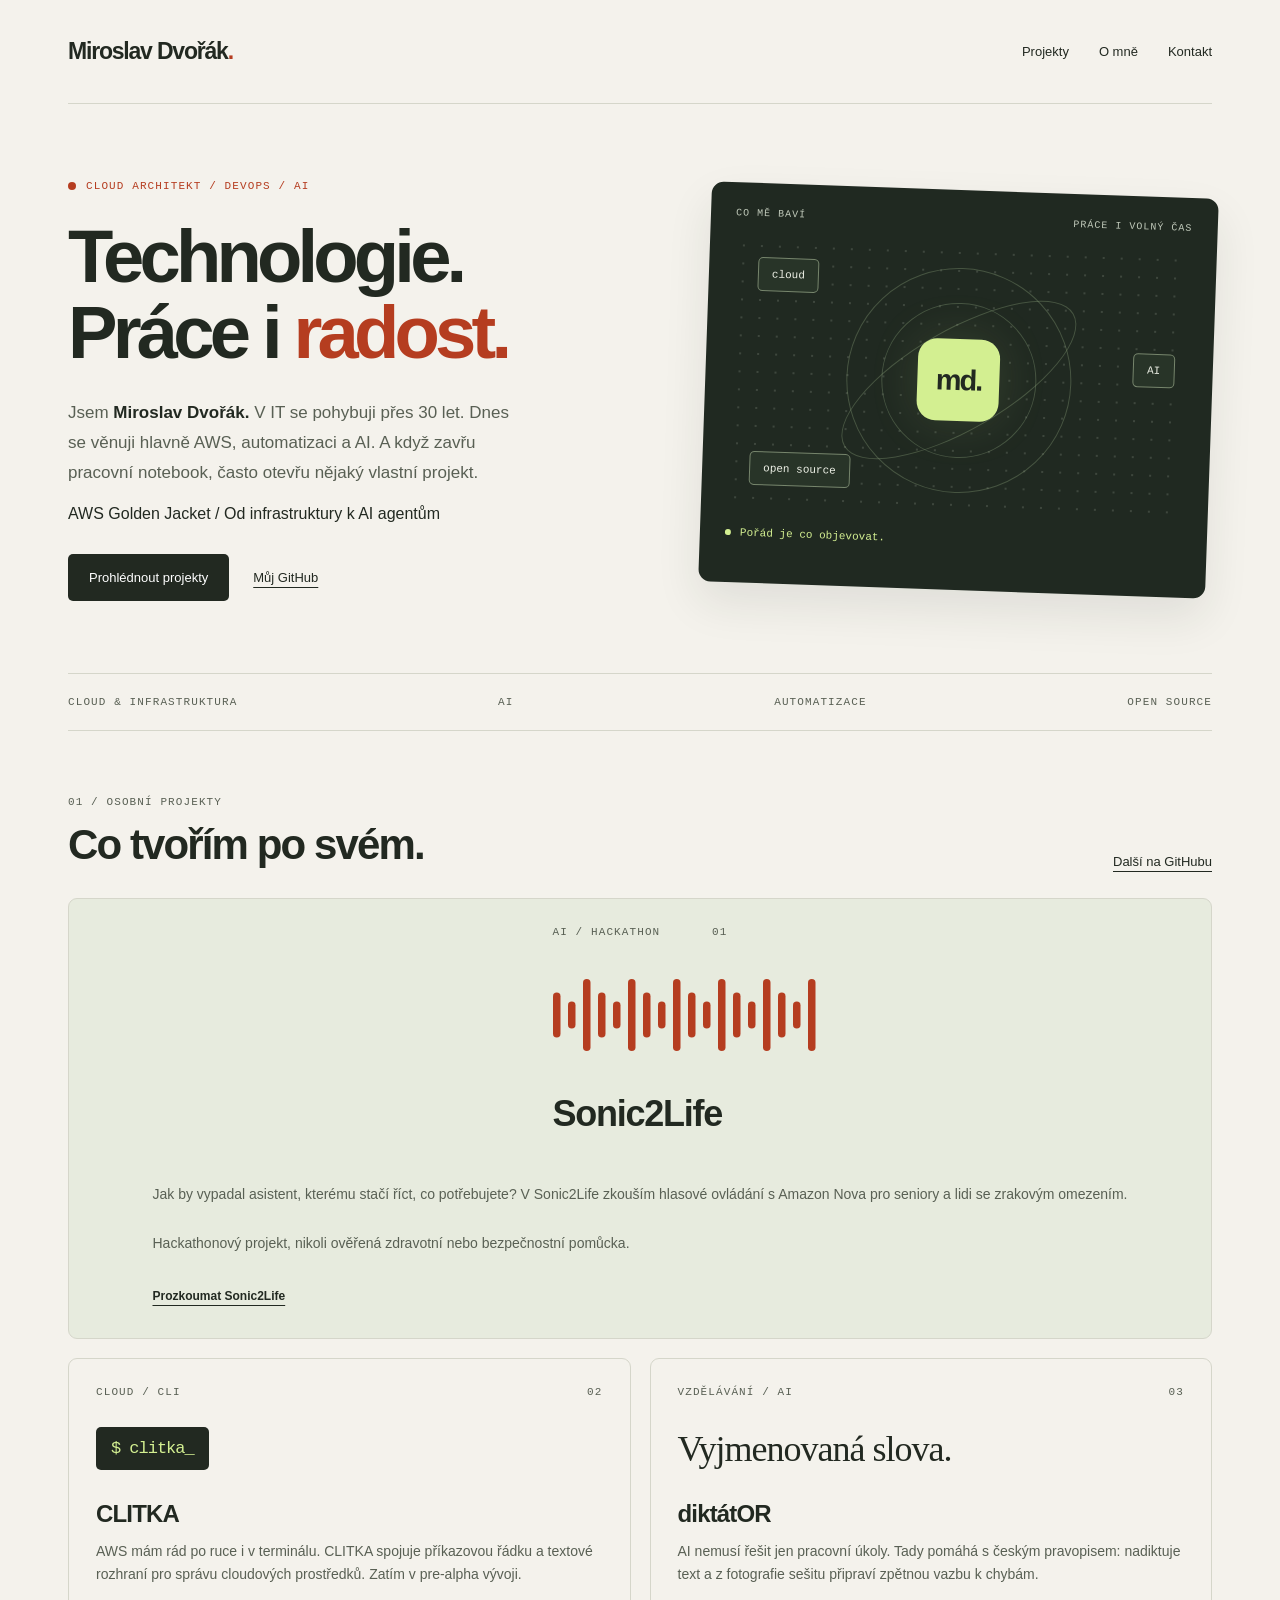
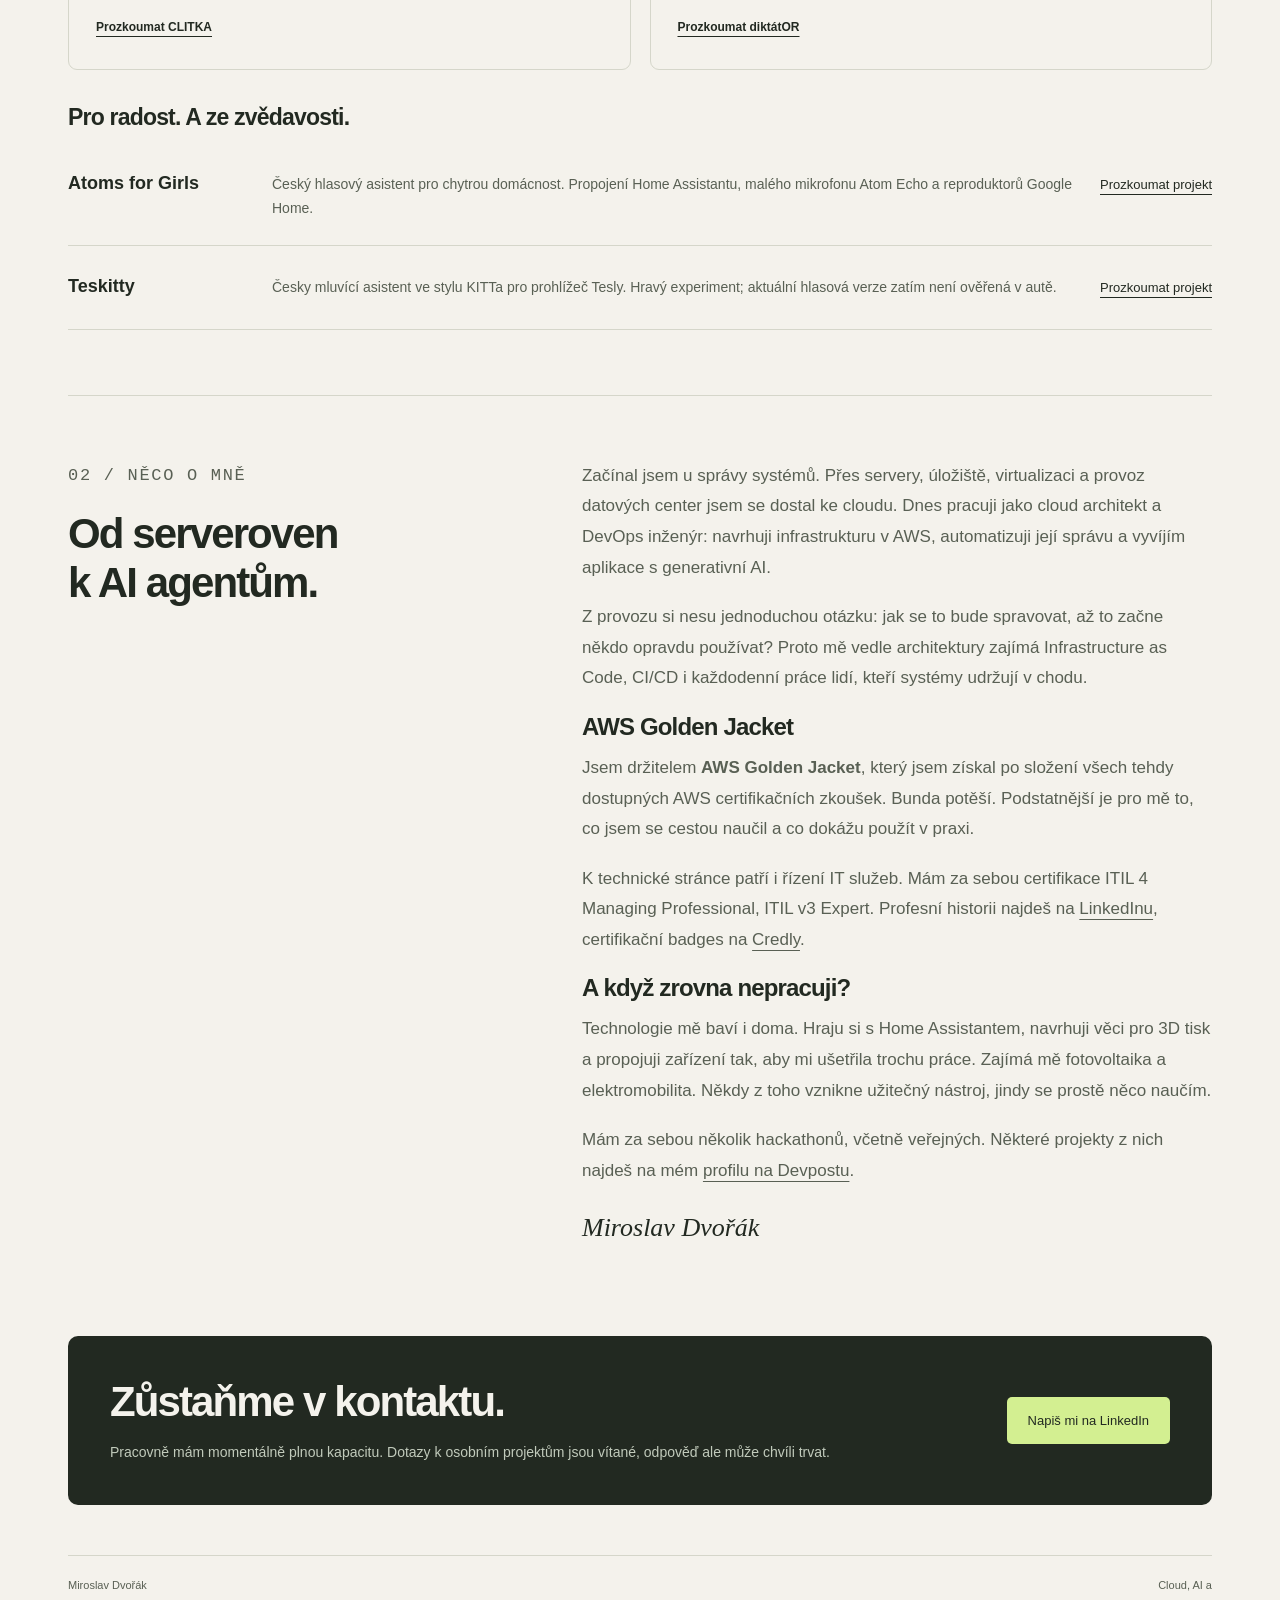
==== site/index.html @ 480b11c0 "feat: add personal portfolio homepage" ====
<!-- site/index.html -->
<!doctype html>
<html lang="cs" data-design="copper">
<head>
  <meta charset="utf-8">
  <meta name="viewport" content="width=device-width, initial-scale=1">
  <!-- Keep the preview out of search results until the domain cutover. -->
  <meta name="robots" content="noindex, nofollow">
  <link rel="icon" href="./favicon.svg" type="image/svg+xml">
  <meta property="og:type" content="website">
  <meta property="og:locale" content="cs_CZ">
  <meta property="og:title" content="Miroslav Dvořák | Cloud, AI a život kolem">
  <meta property="og:description" content="Cloud architekt, DevOps inženýr a držitel AWS Golden Jacket. Přes 30 let v IT a chuť pořád něco tvořit.">
  <meta name="description" content="Miroslav Dvořák. Cloud architekt, DevOps inženýr a držitel AWS Golden Jacket. Profesní zkušenosti, osobní projekty a technologie pro radost.">
  <meta name="color-scheme" content="light">
  <title>Miroslav Dvořák | Cloud, AI a život kolem</title>
  <script src="./designs.js" defer></script>
  <style>
    :root { --paper: #f4f2ec; --ink: #222921; --muted: #596054; --line: #d5d6ca; --accent: #b53d20; --lime: #d3ef91; }
    * { box-sizing: border-box; }
    html { scroll-behavior: smooth; scroll-padding-top: 24px; }
    body { margin: 0; background: var(--paper); color: var(--ink); font-family: Arial, Helvetica, sans-serif; -webkit-font-smoothing: antialiased; }
    a { color: inherit; text-underline-offset: 5px; }
    a:focus-visible { outline: 3px solid var(--accent); outline-offset: 6px; }
    .shell { max-width: 1240px; margin: auto; padding: 0 48px; }
    .skip { position: absolute; top: -100px; padding: 15px; background: white; z-index: 2; }
    .skip:focus { top: 10px; }
    .mono { font-family: ui-monospace, SFMono-Regular, Consolas, monospace; font-size: 11px; letter-spacing: .1em; text-transform: uppercase; }
    .draft { padding: 10px 20px; background: var(--ink); color: var(--paper); text-align: center; font-size: 11px; letter-spacing: .05em; }
    header { display: flex; align-items: center; justify-content: space-between; min-height: 104px; gap: 24px; border-bottom: 1px solid var(--line); }
    .brand { font-size: 23px; font-weight: 800; letter-spacing: -1.2px; text-decoration: none; }
    .brand span { color: var(--accent); }
    nav { display: flex; gap: 30px; align-items: center; }
    nav a { padding: 12px 0; font-size: 13px; text-decoration: none; }
    nav a:hover { color: var(--accent); }
    .hero { display: grid; grid-template-columns: 1.15fr 1fr; align-items: center; gap: 55px; padding: 76px 0 72px; }
    .eyebrow { color: var(--accent); display: flex; align-items: center; gap: 10px; margin-bottom: 27px; }
    .eyebrow::before { content: ''; width: 8px; height: 8px; background: var(--accent); border-radius: 50%; }
    h1 { font-size: clamp(46px, 5.8vw, 76px); line-height: 1.02; letter-spacing: -.065em; margin: 0 0 28px; font-weight: 700; }
    h1 em { color: var(--accent); font-style: normal; }
    .intro { color: var(--muted); font-size: 17px; line-height: 1.75; max-width: 455px; }
    .intro strong { color: var(--ink); font-weight: 600; }
    .actions { display: flex; gap: 24px; align-items: center; flex-wrap: wrap; margin-top: 31px; }
    .button { display: inline-flex; padding: 16px 21px; border-radius: 5px; background: var(--ink); color: white; text-decoration: none; font-size: 13px; }
    .button:hover { background: var(--accent); }
    .text-link { font-size: 13px; }
    .lab { background: #202921; color: #eef1e7; border-radius: 12px; padding: 25px; min-height: 400px; position: relative; overflow: hidden; transform: rotate(2deg); box-shadow: 0 20px 45px #20292118; }
    .lab-top { display: flex; justify-content: space-between; gap: 12px; color: #c1cabb; font-size: 10px; }
    .lab-art { height: 272px; position: relative; display: grid; place-items: center; background-image: radial-gradient(#bdc7b530 .8px, transparent .8px); background-size: 18px 18px; margin: 18px 0; }
    .orbit { position: absolute; width: 225px; height: 225px; border: 1px solid #94aa8055; border-radius: 50%; }
    .orbit.two { width: 155px; height: 155px; }
    .orbit.three { width: 265px; height: 100px; transform: rotate(-32deg); }
    .core { z-index: 1; display: grid; place-items: center; width: 82px; height: 82px; background: var(--lime); color: var(--ink); border-radius: 19px; font-size: 29px; font-weight: 700; letter-spacing: -2px; box-shadow: 0 0 50px #d3ef9120; }
    .node { position: absolute; z-index: 1; padding: 10px 13px; border: 1px solid #76856c; background: #283428; border-radius: 5px; font: 11px ui-monospace, monospace; }
    .node.cloud { top: 20px; left: 24px; }
    .node.ai { right: 13px; top: 103px; }
    .node.build { left: 22px; bottom: 24px; }
    .lab-bottom { display: flex; gap: 9px; align-items: center; color: var(--lime); font: 11px ui-monospace, monospace; }
    .lab-bottom::before { content: ''; width: 6px; height: 6px; background: var(--lime); border-radius: 50%; }
    .topics { display: flex; gap: 20px; justify-content: space-between; flex-wrap: wrap; padding: 22px 0; border-top: 1px solid var(--line); border-bottom: 1px solid var(--line); color: var(--muted); }
    .section { padding: 65px 0; }
    .section-head { display: flex; justify-content: space-between; align-items: end; gap: 24px; margin-bottom: 29px; }
    .section-label { color: var(--muted); margin: 0 0 13px; }
    h2 { font-size: clamp(30px, 3.5vw, 42px); letter-spacing: -.045em; line-height: 1.15; margin: 0; }
    .cards { display: grid; grid-template-columns: repeat(2, minmax(0, 1fr)); gap: 19px; }
    .featured { grid-column: 1 / -1; display: grid; grid-template-columns: 1fr 1fr; gap: 36px; align-items: center; }
    .featured h3 { font-size: 36px; }
    .featured .card-art { height: 155px; }
    .featured .wave { transform: scale(1.5); transform-origin: left; }
    .project-links { display: flex; flex-wrap: wrap; gap: 12px 24px; }
    .experiments { margin-top: 34px; }
    .experiments h3 { font-size: 23px; }
    .experiment { display: grid; grid-template-columns: 180px 1fr auto; align-items: baseline; gap: 24px; padding: 24px 0; border-bottom: 1px solid var(--line); }
    .experiment h4 { font-size: 18px; margin: 0; }
    .experiment p { margin: 0; font-size: 14px; line-height: 1.7; color: var(--muted); }
    .experiment a { font-size: 13px; padding: 10px 0; }
    .card { display: flex; flex-direction: column; padding: 27px; border: 1px solid var(--line); border-radius: 9px; transition: border-color .2s, transform .2s; }
    .card:hover { border-color: #6c775f; transform: translateY(-4px); }
    .card:first-child { background: #e7ebde; }
    .card-top { display: flex; justify-content: space-between; gap: 10px; color: var(--muted); }
    .card-art { height: 102px; display: flex; align-items: center; font-family: ui-monospace, monospace; }
    .terminal { background: var(--ink); color: var(--lime); padding: 12px 15px; border-radius: 5px; font-size: 17px; letter-spacing: -.06em; }
    .wave { display: flex; align-items: center; gap: 5px; height: 52px; }
    .wave i { display: block; width: 5px; height: 18px; border-radius: 4px; background: var(--accent); }
    .wave i:nth-child(3n) { height: 48px; }
    .wave i:nth-child(3n + 1) { height: 30px; }
    .language { font-family: Georgia, serif; font-size: clamp(23px, 3vw, 36px); letter-spacing: -1px; }
    h3 { margin: 0 0 12px; font-size: 24px; letter-spacing: -.035em; }
    .card p { margin: 0 0 25px; font-size: 14px; line-height: 1.7; color: var(--muted); }
    .card a { align-self: start; margin-top: auto; font-size: 12px; font-weight: bold; padding: 8px 0; }
    .about { display: grid; grid-template-columns: 1fr 1.4fr; gap: 64px; border-top: 1px solid var(--line); }
    .about p { margin: 0 0 19px; color: var(--muted); font-size: 17px; line-height: 1.8; }
    .about .signature { font-family: Georgia, serif; font-size: 26px; font-style: italic; color: var(--ink); }
    .contact { background: var(--ink); color: var(--paper); padding: 42px; border-radius: 10px; display: flex; justify-content: space-between; align-items: center; gap: 30px; margin: 0 0 50px; }
    .contact p { color: #c1cabb; font-size: 14px; line-height: 1.6; margin-bottom: 0; }
    .contact .button { background: var(--lime); color: var(--ink); white-space: nowrap; }
    .contact a:focus-visible { outline-color: var(--lime); }
    footer { border-top: 1px solid var(--line); padding: 23px 0 35px; display: flex; gap: 24px; justify-content: space-between; color: var(--muted); font-size: 11px; }
    @media (max-width: 800px) {
      .shell { padding: 0 24px; }
      .hero { gap: 32px; grid-template-columns: 1fr; padding: 45px 0; }
      .hero-copy { max-width: 560px; }
      .lab { transform: none; min-height: auto; }
      .cards { grid-template-columns: 1fr; }
      .featured { grid-template-columns: 1fr; gap: 12px; }
      .featured .card-art { height: 95px; }
      .experiment { grid-template-columns: 1fr; gap: 10px; }
      .card-art { height: 83px; }
      .about { grid-template-columns: 1fr; gap: 25px; }
      .section { padding: 44px 0; }
      .contact { padding: 30px; flex-direction: column; align-items: start; }
    }
    @media (max-width: 440px) {
      .shell { padding: 0 20px; }
      header { min-height: 88px; gap: 14px; }
      .brand { font-size: 20px; }
      nav { gap: 14px; }
      nav a { font-size: 12px; }
      nav .nav-about { display: none; }
      .section-head { align-items: start; flex-direction: column; gap: 14px; }
      .topics { gap: 14px 20px; font-size: 10px; }
      .lab { padding: 20px; }
      footer { flex-direction: column; gap: 10px; }
    }
    @media (prefers-reduced-motion: reduce) {
      html { scroll-behavior: auto; }
      .card { transition: none; }
      .card:hover { transform: none; }
    }
  </style>
  <link rel="stylesheet" href="./designs.css">
</head>
<body>
  <a class="skip" href="#main">Přeskočit na obsah</a>
  <div class="shell">
    <header>
      <a class="brand" href="#main">Miroslav Dvořák<span>.</span></a>
      <nav aria-label="Hlavní navigace">
        <a href="#projekty">Projekty</a>
        <a class="nav-about" href="#o-mne">O mně</a>
        <a href="#kontakt">Kontakt</a>
      </nav>
    </header>
    <main id="main">
      <section class="hero" aria-labelledby="hero-title">
        <div class="hero-copy">
          <div class="eyebrow mono">Cloud architekt / DevOps / AI</div>
          <h1 id="hero-title">Technologie.<br>Práce i <em>radost.</em></h1>
          <p class="intro">Jsem <strong>Miroslav Dvořák.</strong> V IT se pohybuji přes 30 let. Dnes se věnuji hlavně AWS, automatizaci a AI. A když zavřu pracovní notebook, často otevřu nějaký vlastní projekt.</p>
          <p class="credential">AWS Golden Jacket <span>/</span> Od infrastruktury k AI agentům</p>
          <div class="actions">
            <a class="button" href="#projekty">Prohlédnout projekty</a>
            <a class="text-link" href="https://github.com/mirecekd">Můj GitHub</a>
          </div>
        </div>
        <div class="lab" role="img" aria-label="Ilustrace propojení profesního zaměření a osobních zájmů: cloud, AI a open source.">
          <div class="lab-top mono"><span>Co mě baví</span><span>Práce i volný čas</span></div>
          <div class="lab-art" aria-hidden="true">
            <div class="orbit"></div><div class="orbit two"></div><div class="orbit three"></div>
            <span class="node cloud">cloud</span><span class="node ai">AI</span><span class="node build">open source</span>
            <div class="core">md.</div>
          </div>
          <div class="lab-bottom" aria-hidden="true">Pořád je co objevovat.</div>
        </div>
      </section>
      <div class="topics mono" aria-label="Témata"> <span>Cloud &amp; infrastruktura</span><span>AI</span><span>Automatizace</span><span>Open source</span></div>
      <section class="section" id="projekty" aria-labelledby="projects-title">
        <div class="section-head">
          <div><p class="section-label mono">01 / Osobní projekty</p><h2 id="projects-title">Co tvořím po svém.</h2></div>
          <a class="text-link" href="https://github.com/mirecekd?tab=repositories">Další na GitHubu</a>
        </div>
        <div class="cards">
          <article class="card featured">
            <div>
              <div class="card-top mono"><span>AI / Hackathon</span><span>01</span></div>
              <div class="card-art" aria-hidden="true"><div class="wave"><i></i><i></i><i></i><i></i><i></i><i></i><i></i><i></i><i></i><i></i><i></i><i></i><i></i><i></i><i></i><i></i><i></i><i></i></div></div>
              <h3>Sonic2Life</h3>
            </div>
            <div>
              <p>Jak by vypadal asistent, kterému stačí říct, co potřebujete? V Sonic2Life zkouším hlasové ovládání s Amazon Nova pro seniory a lidi se zrakovým omezením.</p>
              <p>Hackathonový projekt, nikoli ověřená zdravotní nebo bezpečnostní pomůcka.</p>
              <div class="project-links"><a href="https://github.com/mirecekd/sonic2life">Prozkoumat Sonic2Life</a></div>
            </div>
          </article>
          <article class="card">
            <div class="card-top mono"><span>Cloud / CLI</span><span>02</span></div>
            <div class="card-art" aria-hidden="true"><span class="terminal">$ clitka_</span></div>
            <h3>CLITKA</h3>
            <p>AWS mám rád po ruce i v terminálu. CLITKA spojuje příkazovou řádku a textové rozhraní pro správu cloudových prostředků. Zatím v pre-alpha vývoji.</p>
            <a href="https://github.com/mirecekd/clitka">Prozkoumat CLITKA</a>
          </article>
          <article class="card">
            <div class="card-top mono"><span>Vzdělávání / AI</span><span>03</span></div>
            <div class="card-art language" aria-hidden="true">Vyjmenovaná slova.</div>
            <h3>diktátOR</h3>
            <p>AI nemusí řešit jen pracovní úkoly. Tady pomáhá s českým pravopisem: nadiktuje text a z fotografie sešitu připraví zpětnou vazbu k chybám.</p>
            <a href="https://github.com/mirecekd/diktatOR">Prozkoumat diktátOR</a>
          </article>
        </div>
        <div class="experiments">
          <h3>Pro radost. A ze zvědavosti.</h3>
          <article class="experiment">
            <h4>Atoms for Girls</h4>
            <p>Český hlasový asistent pro chytrou domácnost. Propojení Home Assistantu, malého mikrofonu Atom Echo a reproduktorů Google Home.</p>
            <a href="https://github.com/mirecekd/atoms-for-girls">Prozkoumat projekt</a>
          </article>
          <article class="experiment">
            <h4>Teskitty</h4>
            <p>Česky mluvící asistent ve stylu KITTa pro prohlížeč Tesly. Hravý experiment; aktuální hlasová verze zatím není ověřená v autě.</p>
            <a href="https://github.com/mirecekd/teskitty">Prozkoumat projekt</a>
          </article>
        </div>
      </section>
      <section class="section about" id="o-mne" aria-labelledby="about-title">
        <div><p class="section-label mono">02 / Něco o mně</p><h2 id="about-title">Od serveroven<br>k AI agentům.</h2></div>
        <div>
          <p>Začínal jsem u správy systémů. Přes servery, úložiště, virtualizaci a provoz datových center jsem se dostal ke cloudu. Dnes pracuji jako cloud architekt a DevOps inženýr: navrhuji infrastrukturu v AWS, automatizuji její správu a vyvíjím aplikace s generativní AI.</p>
          <p>Z provozu si nesu jednoduchou otázku: jak se to bude spravovat, až to začne někdo opravdu používat? Proto mě vedle architektury zajímá Infrastructure as Code, CI/CD i každodenní práce lidí, kteří systémy udržují v chodu.</p>
          <h3>AWS Golden Jacket</h3>
          <p>Jsem držitelem <strong>AWS Golden Jacket</strong>, který jsem získal po složení všech tehdy dostupných AWS certifikačních zkoušek. Bunda potěší. Podstatnější je pro mě to, co jsem se cestou naučil a co dokážu použít v praxi.</p>
          <p>K technické stránce patří i řízení IT služeb. Mám za sebou certifikace ITIL 4 Managing Professional, ITIL v3 Expert. Profesní historii najdeš na <a href="https://www.linkedin.com/in/mirecekd/">LinkedInu</a>, certifikační badges na <a href="https://www.credly.com/users/mirecekd">Credly</a>.</p>
          <h3>A když zrovna nepracuji?</h3>
          <p>Technologie mě baví i doma. Hraju si s Home Assistantem, navrhuji věci pro 3D tisk a propojuji zařízení tak, aby mi ušetřila trochu práce. Zajímá mě fotovoltaika a elektromobilita. Někdy z toho vznikne užitečný nástroj, jindy se prostě něco naučím.</p>
          <p>Mám za sebou několik hackathonů, včetně veřejných. Některé projekty z nich najdeš na mém <a href="https://devpost.com/mirecekd">profilu na Devpostu</a>.</p>
          <p class="signature">Miroslav Dvořák</p>
        </div>
      </section>
      <section class="contact" id="kontakt" aria-labelledby="contact-title">
        <div><h2 id="contact-title">Zůstaňme v kontaktu.</h2><p>Pracovně mám momentálně plnou kapacitu. Dotazy k osobním projektům jsou vítané, odpověď ale může chvíli trvat.</p></div>
        <a class="button" href="https://www.linkedin.com/in/mirecekd/">Napiš mi na LinkedIn</a>
      </section>
    </main>
    <footer><span>Miroslav Dvořák</span><span>Cloud, AI a
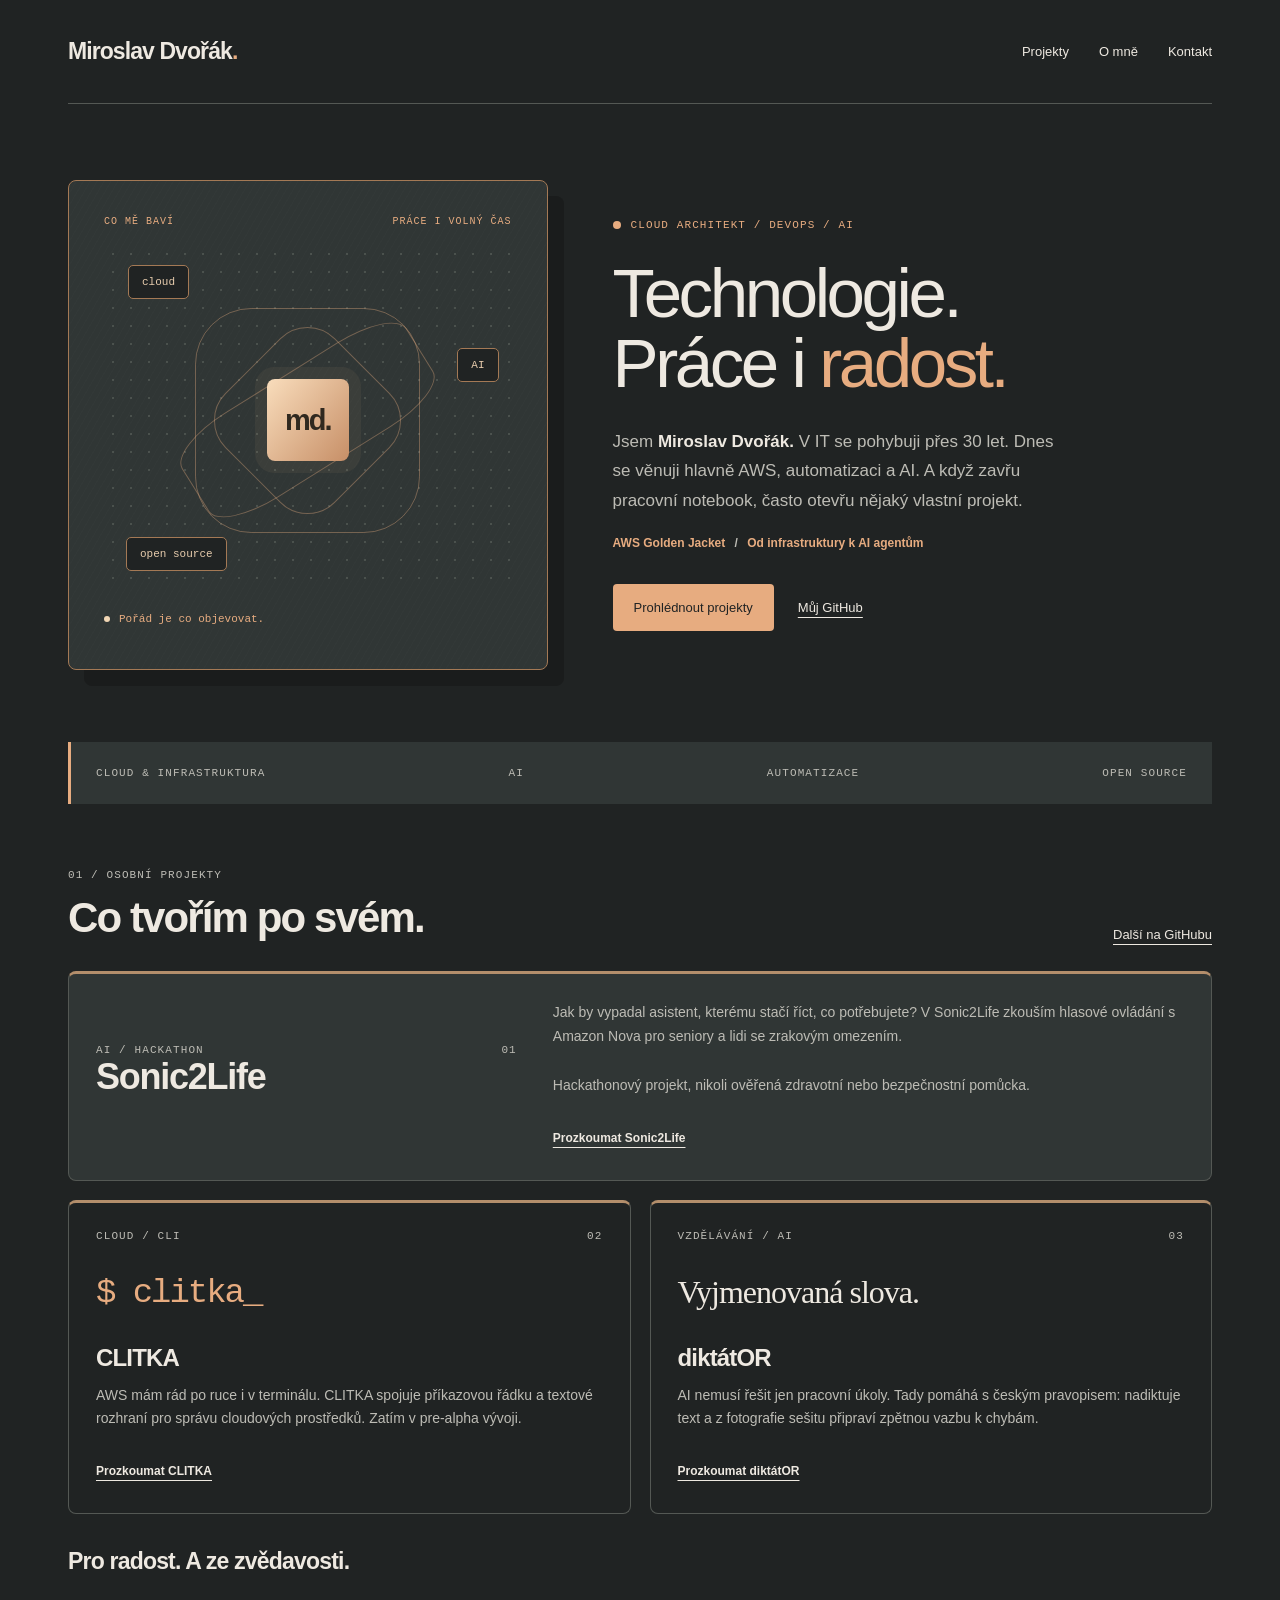
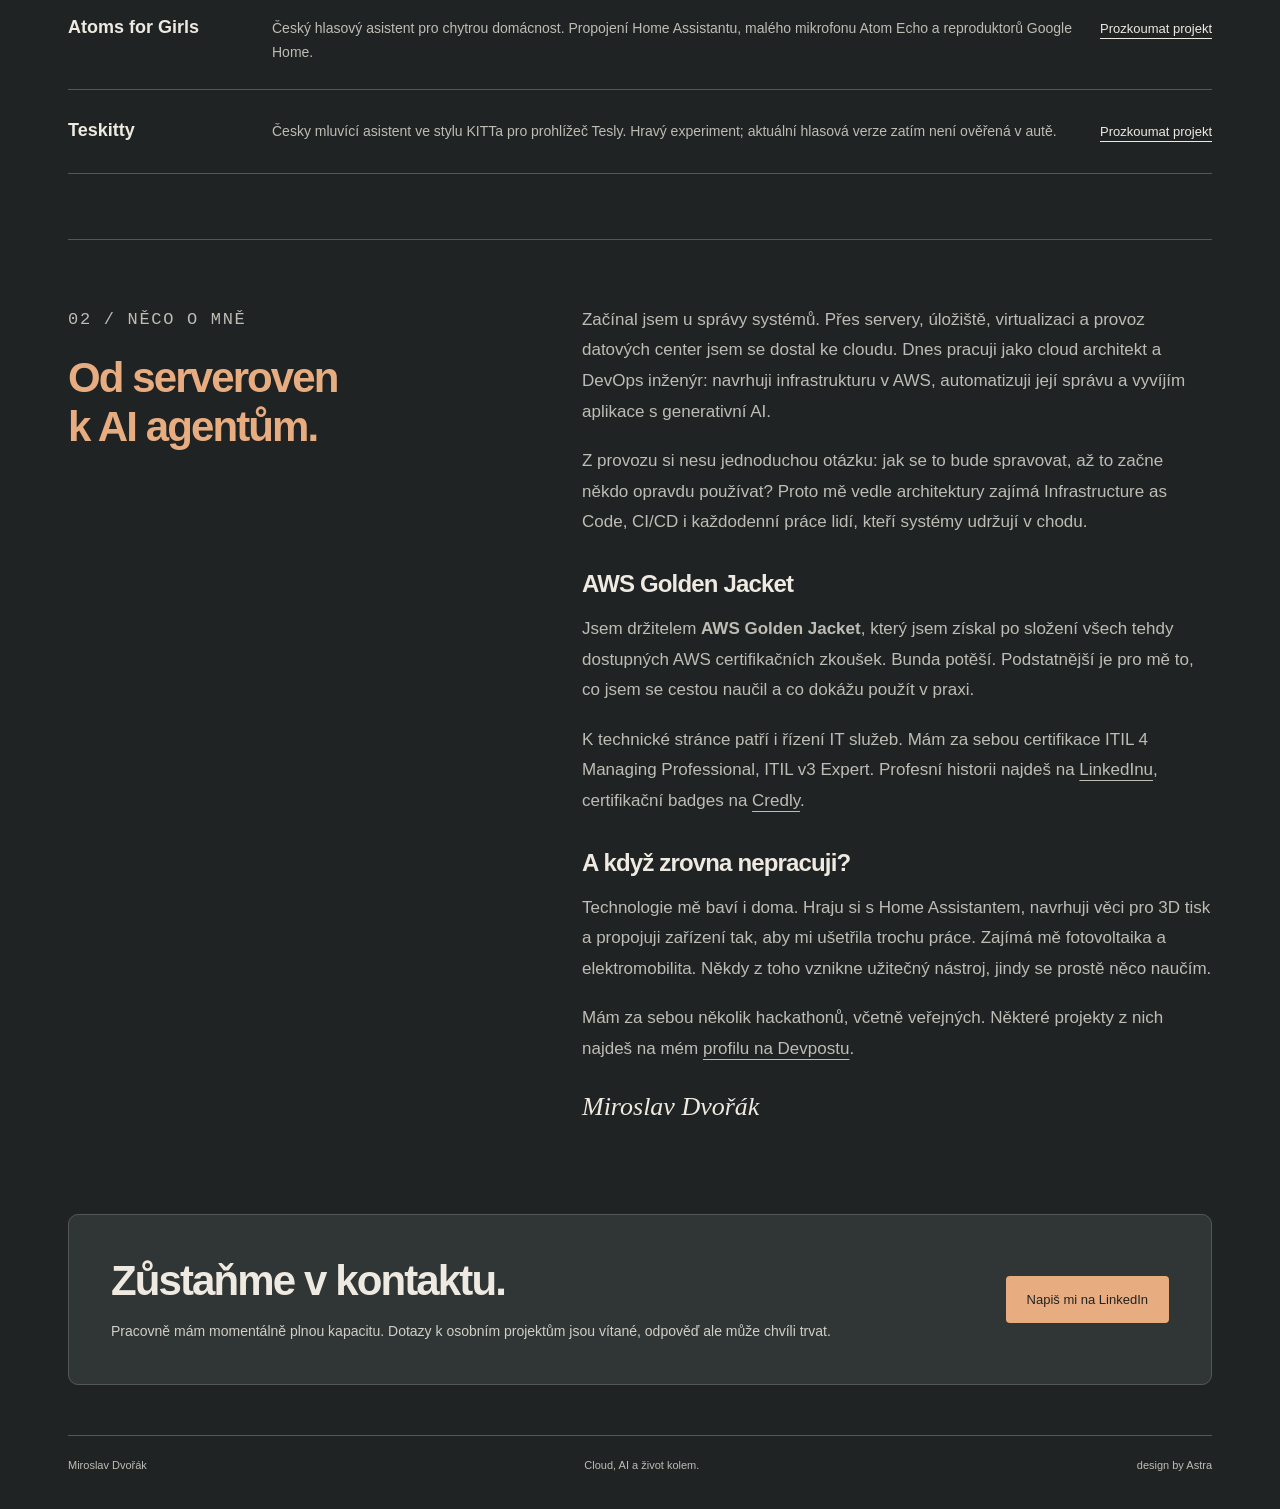
==== commit e97d187f: "feat: publish complete portfolio and GitHub Pages workflow" ====
--- a/site/index.html
+++ b/site/index.html
@@ -230,4 +230,7 @@
         <a class="button" href="https://www.linkedin.com/in/mirecekd/">Napiš mi na LinkedIn</a>
       </section>
     </main>
-    <footer><span>Miroslav Dvořák</span><span>Cloud, AI a+    <footer><span>Miroslav Dvořák</span><span>Cloud, AI a život kolem.</span><span>design by Astra</span></footer>
+  </div>
+</body>
+</html>
--- a/site/designs.css
+++ b/site/designs.css
@@ -0,0 +1,153 @@
+/* site/designs.css */
+/* Copper is primary. Four alternatives are available through direct URLs only. */
+:root { --surface: #e7ebde; }
+html { scroll-padding-top: 24px; }
+body { overflow-wrap: break-word; }
+* { min-width: 0; }
+.skip { z-index: 100; }
+.brand { letter-spacing: -.04em; }
+.credential { color: var(--accent); font-size: 12px; font-weight: 700; line-height: 1.7; }
+.credential span { padding: 0 6px; color: var(--muted); }
+.about h3 { margin-top: 32px; margin-bottom: 16px; }
+.card:first-child { background: var(--surface); }
+.card.featured { display: grid; grid-template-columns: 1fr 1fr; }
+.contact { background: var(--ink); color: var(--paper); }
+.contact p { color: inherit; opacity: .85; }
+.contact .button { color: #202921; }
+.language { font-size: clamp(22px, 2.5vw, 34px); }
+.hero-copy, .lab { position: relative; }
+.terminal { background: transparent; color: var(--accent); padding: 0; border-radius: 0; font-size: clamp(23px, 3vw, 34px); letter-spacing: -.06em; }
+.wave, .featured .card-art { display: none; }
+
+/* Copper: graphite architecture, warm metal and a reversed technical panel. */
+html[data-design="copper"] { --paper: #202323; --ink: #eee9e1; --muted: #bdbcb5; --line: #545854; --accent: #e7ac80; --surface: #303635; --lime: #f1d6b4; color-scheme: dark; }
+[data-design="copper"] .hero { grid-template-columns: 1fr 1.25fr; gap: 65px; }
+[data-design="copper"] .hero-copy { order: 2; }
+[data-design="copper"] h1 { font-size: clamp(54px, 5.4vw, 78px); font-weight: 500; letter-spacing: -.05em; }
+[data-design="copper"] .lab { order: 1; transform: none; border-radius: 8px; background: repeating-linear-gradient(120deg, #ffffff03 0 1px, transparent 1px 6px), #303635; border: 1px solid #a47955; min-height: 490px; padding: 35px; box-shadow: 16px 16px 0 #1115; }
+[data-design="copper"] .lab-art { height: 350px; }
+[data-design="copper"] .lab-top, [data-design="copper"] .lab-bottom { color: #e7ac80; }
+[data-design="copper"] .core { background: linear-gradient(130deg, #f9ddbc, #c78f67); color: #30291f; border-radius: 8px; box-shadow: 0 0 0 12px #d4ad8010; }
+[data-design="copper"] .orbit { border-color: #e7ac8060; border-radius: 25%; }
+[data-design="copper"] .orbit.two { transform: rotate(45deg); }
+[data-design="copper"] .node { border-color: #a47955; background: #202323; color: #e7ccad; }
+[data-design="copper"] .topics { border: 0; padding: 25px; background: #303635; border-left: 3px solid #e7ac80; }
+[data-design="copper"] .card { border-radius: 8px; border-top: 3px solid #b38e6b; }
+[data-design="copper"] .card.featured { grid-template-columns: 1fr 1.5fr; }
+[data-design="copper"] .button { background: #e7ac80; color: #202323; border-radius: 4px; }
+[data-design="copper"] .contact { background: #303635; color: #eee9e1; border: 1px solid var(--line); }
+[data-design="copper"] .about h2 { color: #e7ac80; }
+
+/* Organic: earthy materiality, sculptural curves and quiet whitespace. */
+html[data-design="organic"] { --paper: #f1f0e6; --ink: #2c4535; --muted: #536752; --line: #bac5ac; --accent: #765232; --surface: #dee7cf; --lime: #e4edbd; }
+[data-design="organic"] body { background: radial-gradient(ellipse at 100% 5%, #d8e3c6, transparent 45%), var(--paper); }
+[data-design="organic"] .hero { gap: 64px; padding: 70px 0; }
+[data-design="organic"] h1, [data-design="organic"] h2 { font-family: Georgia, serif; font-weight: 400; letter-spacing: -.055em; }
+[data-design="organic"] h1 { font-size: clamp(57px, 6vw, 86px); }
+[data-design="organic"] h1 em { font-style: italic; }
+[data-design="organic"] .lab { border-radius: 48% 48% 18% 18%; background: #4c6550; transform: rotate(4deg); padding-top: 55px; box-shadow: 18px 18px 0 #d9dfcb; }
+[data-design="organic"] .lab-top { justify-content: center; color: #e3ecca; }
+[data-design="organic"] .lab-top span:last-child { display: none; }
+[data-design="organic"] .core { border-radius: 42% 58% 61% 39%; background: #e4edbd; width: 100px; height: 100px; font-family: Georgia, serif; }
+[data-design="organic"] .orbit { border-color: #cedeb199; }
+[data-design="organic"] .node { background: #4c6550; border-color: #aec399; border-radius: 25px; }
+[data-design="organic"] .button { border-radius: 50px; background: #2c4535; }
+[data-design="organic"] .card { border: 0; background: #e6e9dc; border-radius: 10px 50px 10px 10px; padding: 35px; }
+[data-design="organic"] .card.featured { border-radius: 50px 10px 10px 10px; }
+[data-design="organic"] .card:nth-child(3) { background: #eae1d2; }
+[data-design="organic"] .contact { border-radius: 50px 10px; }
+
+/* Terminal: a readable command-line inspired personal operating system. */
+html[data-design="terminal"] { --paper: #0d1511; --ink: #d1edda; --muted: #a3baa9; --line: #385541; --accent: #9beaac; --surface: #15261b; --lime: #a8f4b9; color-scheme: dark; }
+[data-design="terminal"] body { font-family: 'Courier New', monospace; background-image: linear-gradient(#aaffaa03 1px, transparent 1px); background-size: 100% 4px; }
+[data-design="terminal"] .shell { max-width: 1190px; }
+[data-design="terminal"] .brand, [data-design="terminal"] h1, [data-design="terminal"] h2, [data-design="terminal"] h3 { letter-spacing: -.06em; }
+[data-design="terminal"] h1 { font-size: clamp(42px, 5vw, 64px); }
+[data-design="terminal"] .eyebrow::before { content: '>'; width: auto; height: auto; background: none; }
+[data-design="terminal"] .lab { transform: none; border: 1px solid #63866c; background: #0a110d; border-radius: 0; box-shadow: 8px 8px 0 #243c2b; }
+[data-design="terminal"] .lab-top { border-bottom: 1px dashed #56765f; padding-bottom: 15px; }
+[data-design="terminal"] .core { background: transparent; color: var(--accent); border: 1px dashed var(--accent); border-radius: 0; }
+[data-design="terminal"] .node { border-radius: 0; background: #0d1511; }
+[data-design="terminal"] .card, [data-design="terminal"] .contact { border-radius: 0; border: 1px solid var(--line); background: #0d1912; color: var(--ink); }
+[data-design="terminal"] .card h3::before { content: './'; color: var(--accent); }
+[data-design="terminal"] .language { font: 24px 'Courier New', monospace; }
+[data-design="terminal"] .button { background: var(--accent); color: #0d1511; border-radius: 0; }
+[data-design="terminal"] .topics { border-style: dashed; }
+[data-design="terminal"] .signature { font-family: 'Courier New', monospace; font-style: normal; }
+
+/* Aurora: cinematic glass, a centered composition and luminous depth. */
+html[data-design="aurora"] { --paper: #090d1b; --ink: #edf0ff; --muted: #b1bed7; --line: #344363; --accent: #bca3ff; --surface: #161d36; --lime: #b8ffe2; color-scheme: dark; }
+[data-design="aurora"] body { background: radial-gradient(ellipse at 10% 15%, #563c7d55, transparent 38%), radial-gradient(ellipse at 90% 35%, #17576355, transparent 40%), var(--paper); }
+[data-design="aurora"] .hero { grid-template-columns: 1fr; text-align: center; padding: 65px 0 45px; gap: 30px; }
+[data-design="aurora"] .hero-copy { max-width: 850px; margin: auto; }
+[data-design="aurora"] h1 { font-size: clamp(65px, 8vw, 110px); letter-spacing: -.06em; }
+[data-design="aurora"] h1 em { background: linear-gradient(110deg, #b6dfff, #c0a1ff, #ffa6d8); background-clip: text; color: transparent; }
+[data-design="aurora"] .eyebrow, [data-design="aurora"] .actions { justify-content: center; }
+[data-design="aurora"] .intro { margin-left: auto; margin-right: auto; }
+[data-design="aurora"] .lab { width: min(100%, 760px); margin: auto; transform: none; min-height: 220px; background: linear-gradient(120deg, #a892ff17, #71d0ea17); border: 1px solid #8ea1d444; border-radius: 24px; backdrop-filter: blur(16px); }
+[data-design="aurora"] .lab-art { height: 170px; margin: 0; }
+[data-design="aurora"] .core { color: #222638; background: linear-gradient(135deg, #c5b2ff, #b8ffe2); box-shadow: 0 0 70px #a290ff60; border-radius: 50%; }
+[data-design="aurora"] .orbit { border-color: #abc7ff66; }
+[data-design="aurora"] .card { background: #141d3099; border-radius: 22px; box-shadow: inset 0 1px #ffffff15; }
+[data-design="aurora"] .card.featured { background: linear-gradient(120deg, #26203d, #123234); }
+[data-design="aurora"] .button { background: #bba5ff; color: #111522; border-radius: 30px; }
+[data-design="aurora"] .contact { background: linear-gradient(120deg, #25203d, #123234); color: var(--ink); border: 1px solid var(--line); border-radius: 25px; }
+
+/* Orbit: spacious circular instrument and quiet cyan navigation. */
+html[data-design="orbit"] { --paper: #101c28; --ink: #e1edf4; --muted: #a9bdcd; --line: #385267; --accent: #82dcde; --surface: #162b3a; --lime: #c0f2e8; color-scheme: dark; }
+[data-design="orbit"] body { background: radial-gradient(ellipse at 80% 18%, #204454 0, transparent 40%), #101c28; }
+[data-design="orbit"] .hero { grid-template-columns: 1.2fr 1fr; gap: 45px; padding: 65px 0; }
+[data-design="orbit"] h1 { font-size: clamp(54px, 5.5vw, 80px); font-weight: 400; letter-spacing: -.06em; }
+[data-design="orbit"] .lab { background: radial-gradient(circle, #203f4e 0, #132a38 65%, #0b1a24 100%); transform: none; aspect-ratio: 1; min-height: 0; border-radius: 50%; border: 1px solid #47717e; padding: 45px 22px; box-shadow: 0 0 0 12px #82dcde08, inset 0 0 60px #0003; display: flex; flex-direction: column; justify-content: center; }
+[data-design="orbit"] .lab-top { justify-content: center; color: #a9dfe5; }
+[data-design="orbit"] .lab-top span:last-child { display: none; }
+[data-design="orbit"] .lab-art { height: 250px; background: none; margin: 0; }
+[data-design="orbit"] .lab-bottom { justify-content: center; color: #a9dfe5; }
+[data-design="orbit"] .orbit { width: 250px; height: 250px; border-color: #82dcde77; }
+[data-design="orbit"] .orbit.two { width: 175px; height: 175px; border-style: dashed; }
+[data-design="orbit"] .orbit.three { width: 285px; height: 100px; }
+[data-design="orbit"] .core { background: #b4ece9; color: #153540; border-radius: 50%; box-shadow: 0 0 50px #82dcde35; }
+[data-design="orbit"] .node { background: #112835; border-color: #507f8f; color: #e1edf4; border-radius: 30px; }
+[data-design="orbit"] .topics { justify-content: center; gap: 32px; border: 0; }
+[data-design="orbit"] .topics span { padding: 12px; border-bottom: 1px solid #47717e; }
+[data-design="orbit"] .card { border-radius: 18px; background: #162b3a; }
+[data-design="orbit"] .card.featured { background: linear-gradient(110deg, #1b3945, #182838); border-color: #47717e; }
+[data-design="orbit"] .button { background: #b4ece9; color: #153540; border-radius: 30px; }
+[data-design="orbit"] .contact { background: #1b3945; color: #e1edf4; border-radius: 20px; }
+
+@keyframes arrive { from { opacity: .3; translate: 0 12px; } to { opacity: 1; translate: 0 0; } }
+html[data-design] .hero-copy { animation: arrive .45s ease-out; }
+@media (max-width: 1000px) {
+  [data-design] .shell { padding-left: 28px; padding-right: 28px; }
+  [data-design] .hero { gap: 30px; }
+}
+@media (max-width: 800px) {
+  [data-design] .hero { grid-template-columns: 1fr; padding: 40px 0; }
+  [data-design] .hero-copy { order: 0; max-width: 100%; }
+  [data-design] .lab { order: 1; transform: none; width: 100%; min-height: 0; }
+  [data-design] h1 { font-size: clamp(49px, 10vw, 80px); }
+  [data-design] .cards { grid-template-columns: 1fr; }
+  [data-design] .card.featured { grid-column: auto; grid-row: auto; grid-template-columns: 1fr; }
+  [data-design="orbit"] .lab { max-width: 420px; margin: auto; }
+  [data-design] .contact { padding: 32px; }
+  [data-design] .about { gap: 24px; }
+  [data-design] .lab-art { height: 240px; }
+  [data-design="aurora"] .lab-art { height: 190px; }
+  [data-design="organic"] .lab { box-shadow: 8px 8px 0 #d9dfcb; }
+}
+@media (max-width: 480px) {
+  [data-design] .shell { padding-left: 20px; padding-right: 20px; }
+  [data-design] header { flex-wrap: wrap; padding: 20px 0; gap: 8px; min-height: 95px; }
+  [data-design] .brand { font-size: 22px; }
+  [data-design] header nav { gap: 18px; }
+  [data-design] .eyebrow { font-size: 9px; }
+  [data-design] .card { padding: 24px; }
+  [data-design="orbit"] .lab { aspect-ratio: auto; padding: 35px 16px; }
+  [data-design] .featured h3 { font-size: 32px; }
+  [data-design] .featured .wave { transform: none; }
+  [data-design] .lab-top { font-size: 8px; }
+  [data-design] .node { font-size: 10px; padding: 8px; }
+}
+@media (prefers-reduced-motion: reduce) {
+  *, *::before, *::after { animation: none !important; transition: none !important; scroll-behavior: auto !important; }
+}
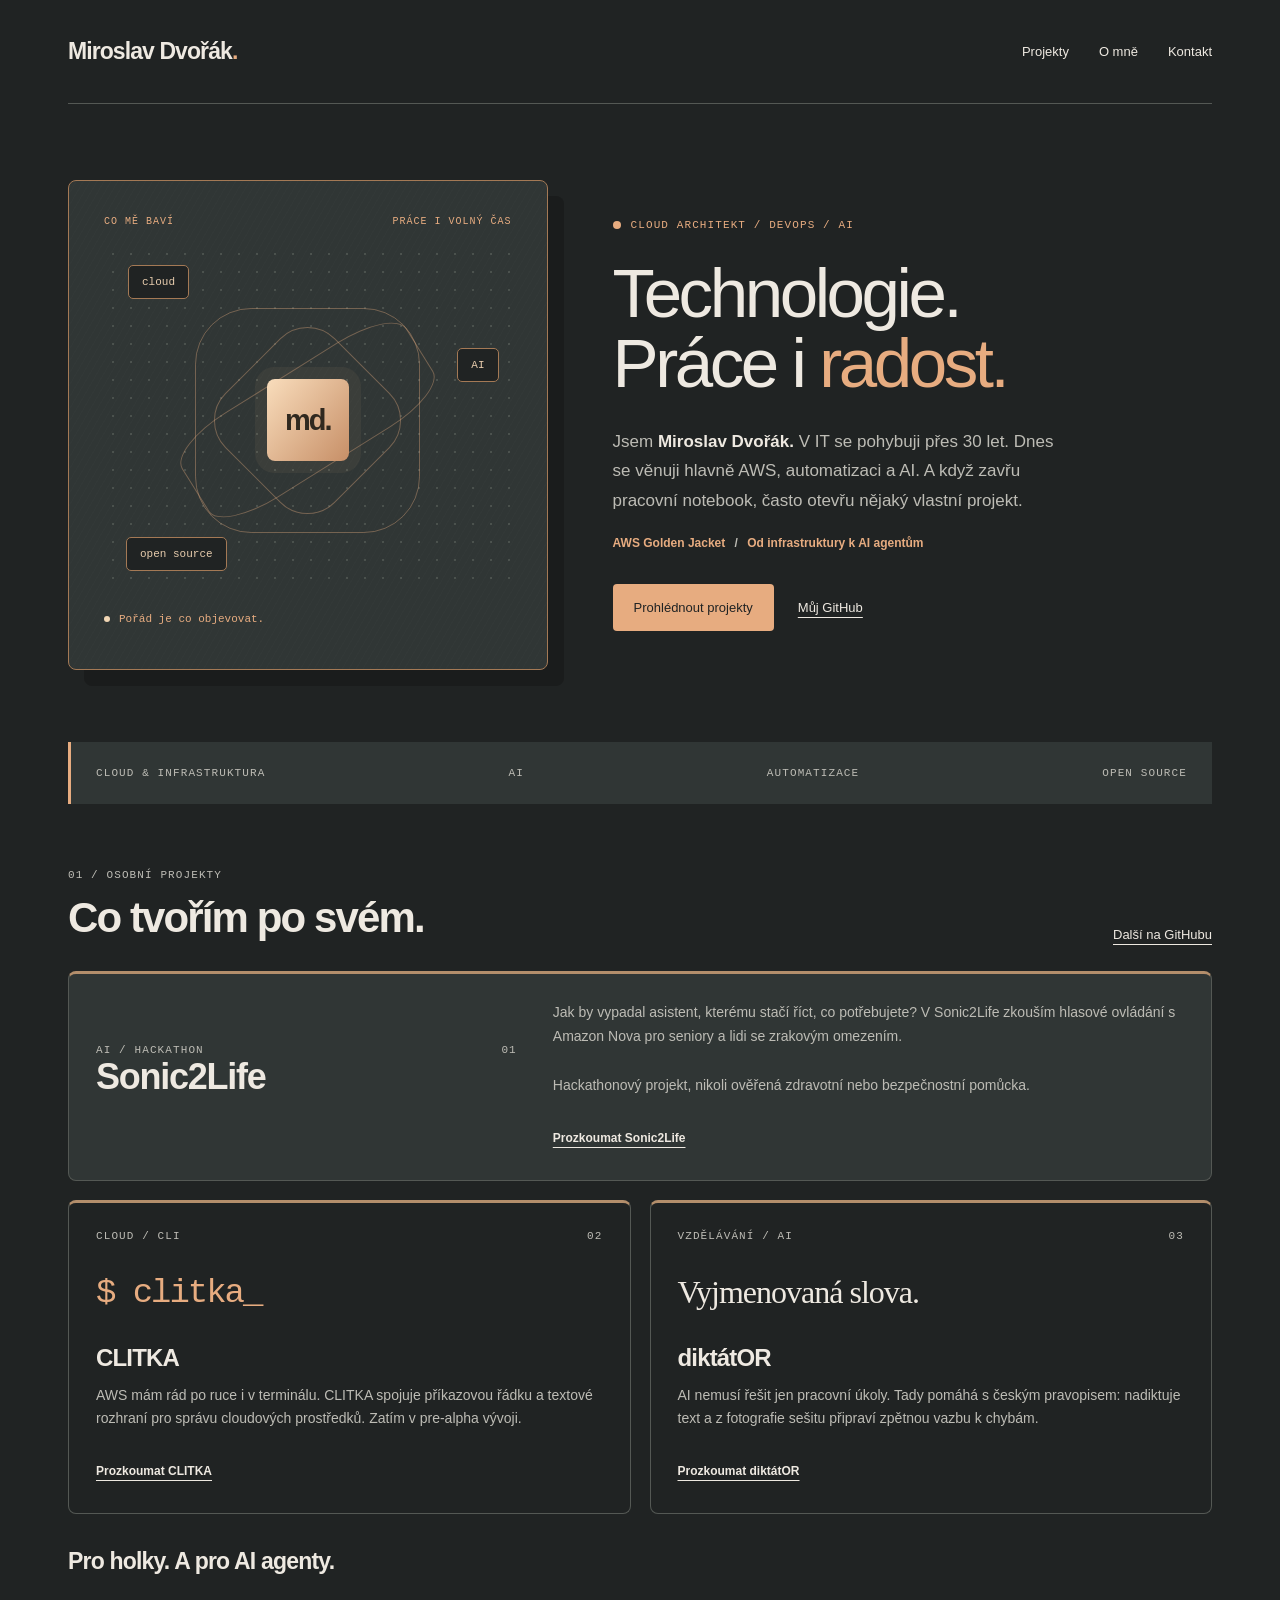
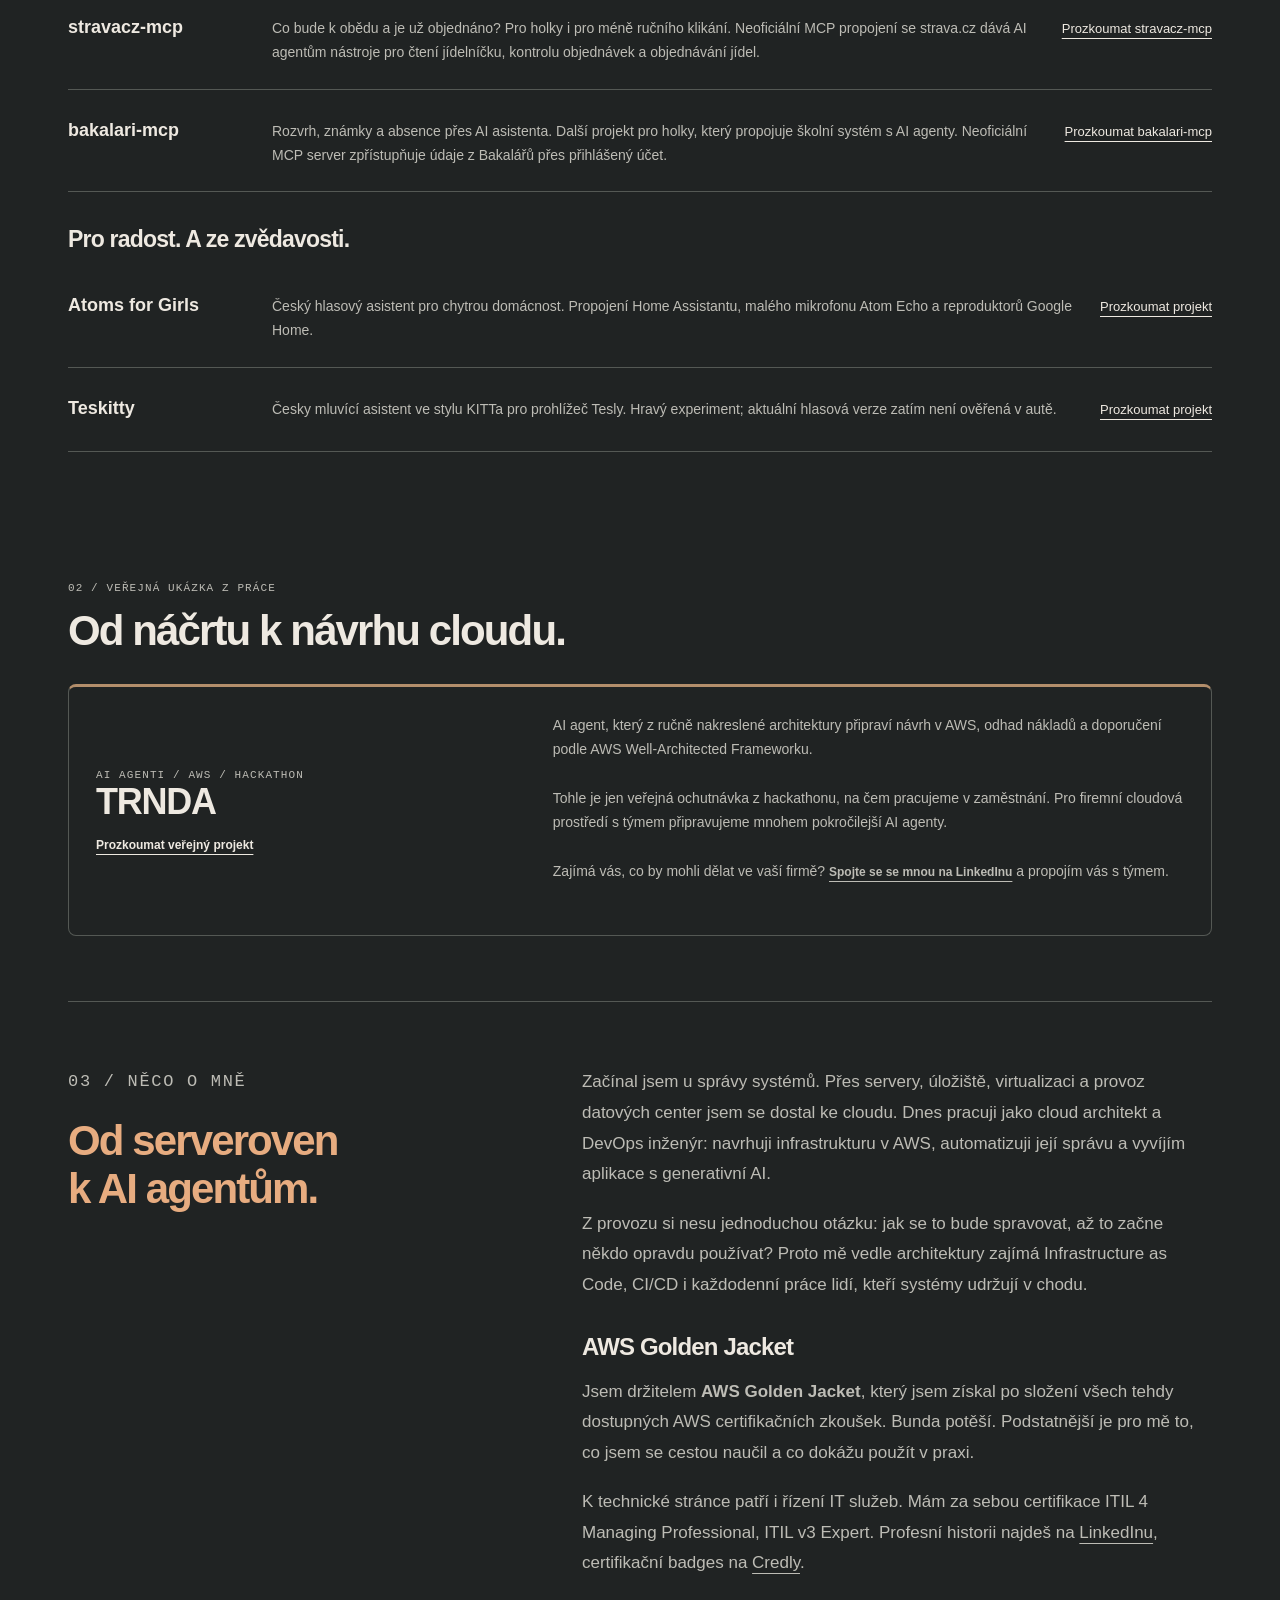
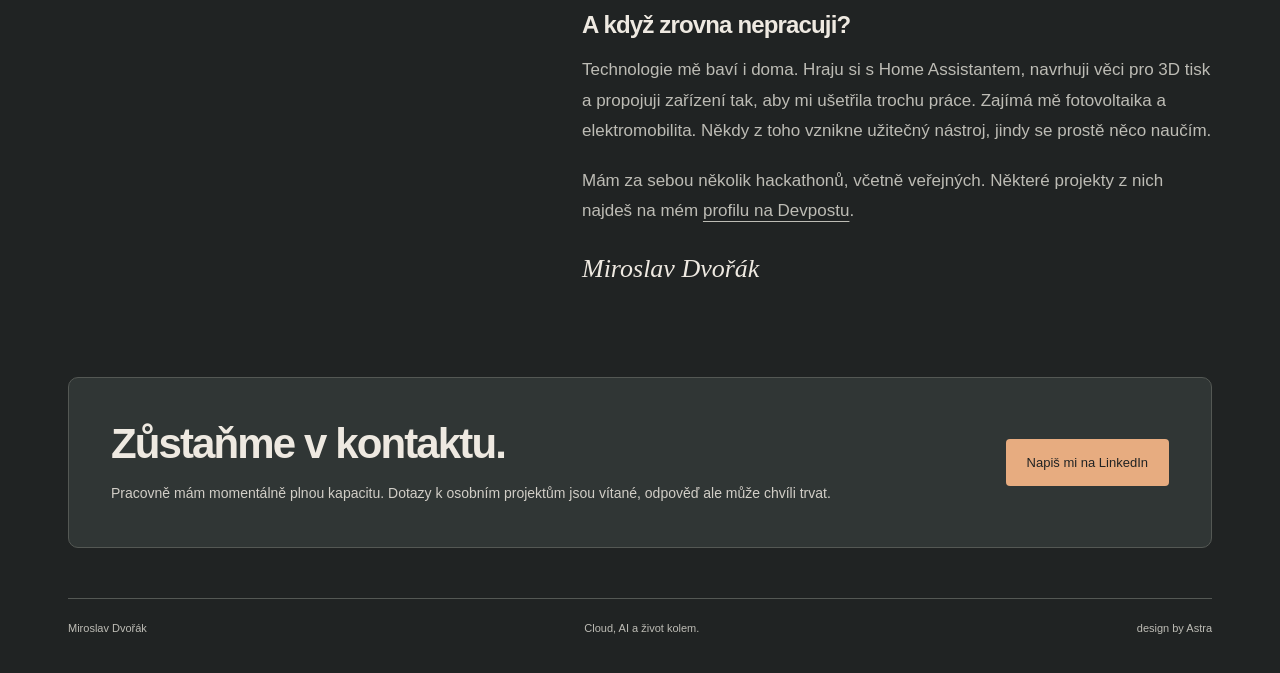
==== commit 96b49b8c: "feat: showcase school MCP tools and public hackathon project" ====
--- a/site/index.html
+++ b/site/index.html
@@ -198,6 +198,19 @@
           </article>
         </div>
         <div class="experiments">
+          <h3>Pro holky. A pro AI agenty.</h3>
+          <article class="experiment">
+            <h4>stravacz-mcp</h4>
+            <p>Co bude k obědu a je už objednáno? Pro holky i pro méně ručního klikání. Neoficiální MCP propojení se strava.cz dává AI agentům nástroje pro čtení jídelníčku, kontrolu objednávek a objednávání jídel.</p>
+            <a href="https://github.com/mirecekd/stravacz-mcp">Prozkoumat stravacz-mcp</a>
+          </article>
+          <article class="experiment">
+            <h4>bakalari-mcp</h4>
+            <p>Rozvrh, známky a absence přes AI asistenta. Další projekt pro holky, který propojuje školní systém s AI agenty. Neoficiální MCP server zpřístupňuje údaje z Bakalářů přes přihlášený účet.</p>
+            <a href="https://github.com/mirecekd/bakalari-mcp">Prozkoumat bakalari-mcp</a>
+          </article>
+        </div>
+        <div class="experiments">
           <h3>Pro radost. A ze zvědavosti.</h3>
           <article class="experiment">
             <h4>Atoms for Girls</h4>
@@ -211,8 +224,25 @@
           </article>
         </div>
       </section>
+      <section class="section" id="z-prace" aria-labelledby="work-title">
+        <div class="section-head">
+          <div><p class="section-label mono">02 / Veřejná ukázka z práce</p><h2 id="work-title">Od náčrtu k návrhu cloudu.</h2></div>
+        </div>
+        <article class="card featured">
+          <div>
+            <div class="card-top mono"><span>AI agenti / AWS / Hackathon</span></div>
+            <h3>TRNDA</h3>
+            <a href="https://github.com/mirecekd/trnda">Prozkoumat veřejný projekt</a>
+          </div>
+          <div>
+            <p>AI agent, který z ručně nakreslené architektury připraví návrh v AWS, odhad nákladů a doporučení podle AWS Well-Architected Frameworku.</p>
+            <p>Tohle je jen veřejná ochutnávka z hackathonu, na čem pracujeme v zaměstnání. Pro firemní cloudová prostředí s týmem připravujeme mnohem pokročilejší AI agenty.</p>
+            <p>Zajímá vás, co by mohli dělat ve vaší firmě? <a href="https://www.linkedin.com/in/mirecekd/">Spojte se se mnou na LinkedInu</a> a propojím vás s týmem.</p>
+          </div>
+        </article>
+      </section>
       <section class="section about" id="o-mne" aria-labelledby="about-title">
-        <div><p class="section-label mono">02 / Něco o mně</p><h2 id="about-title">Od serveroven<br>k AI agentům.</h2></div>
+        <div><p class="section-label mono">03 / Něco o mně</p><h2 id="about-title">Od serveroven<br>k AI agentům.</h2></div>
         <div>
           <p>Začínal jsem u správy systémů. Přes servery, úložiště, virtualizaci a provoz datových center jsem se dostal ke cloudu. Dnes pracuji jako cloud architekt a DevOps inženýr: navrhuji infrastrukturu v AWS, automatizuji její správu a vyvíjím aplikace s generativní AI.</p>
           <p>Z provozu si nesu jednoduchou otázku: jak se to bude spravovat, až to začne někdo opravdu používat? Proto mě vedle architektury zajímá Infrastructure as Code, CI/CD i každodenní práce lidí, kteří systémy udržují v chodu.</p>
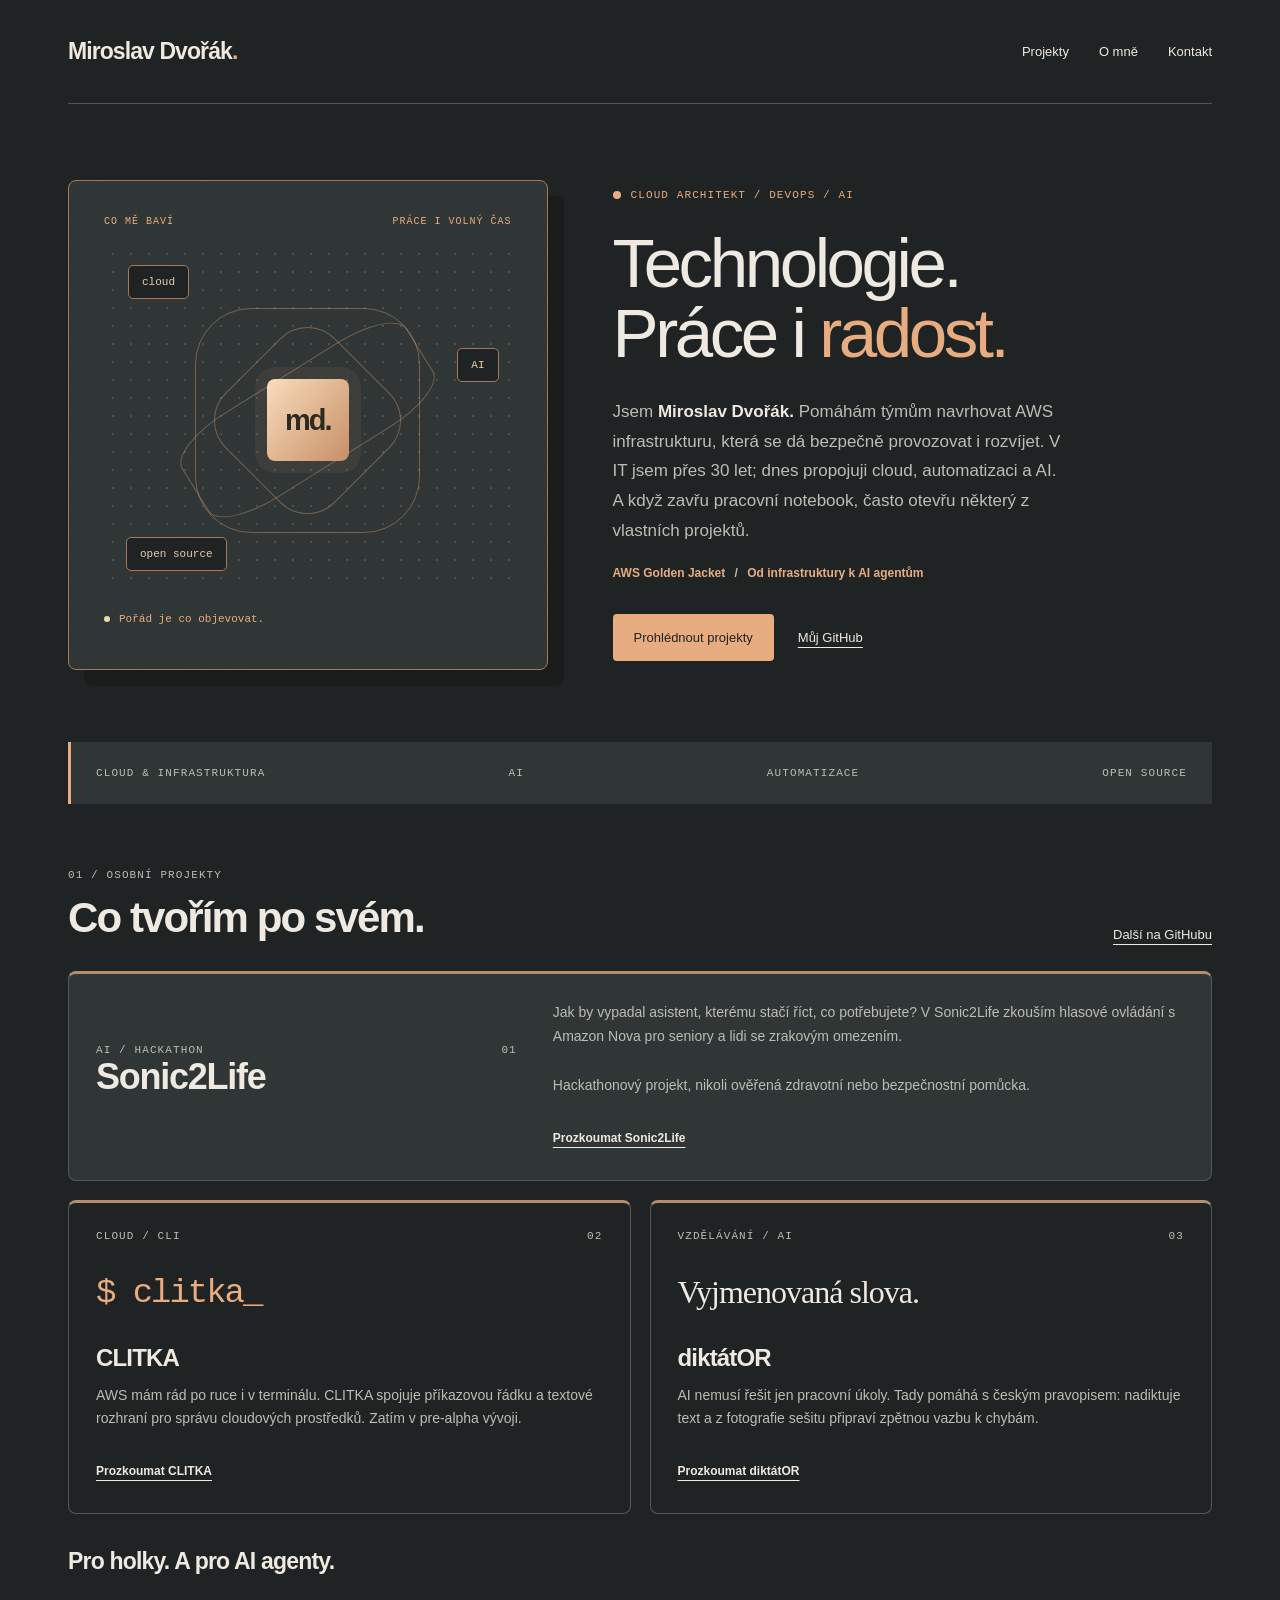
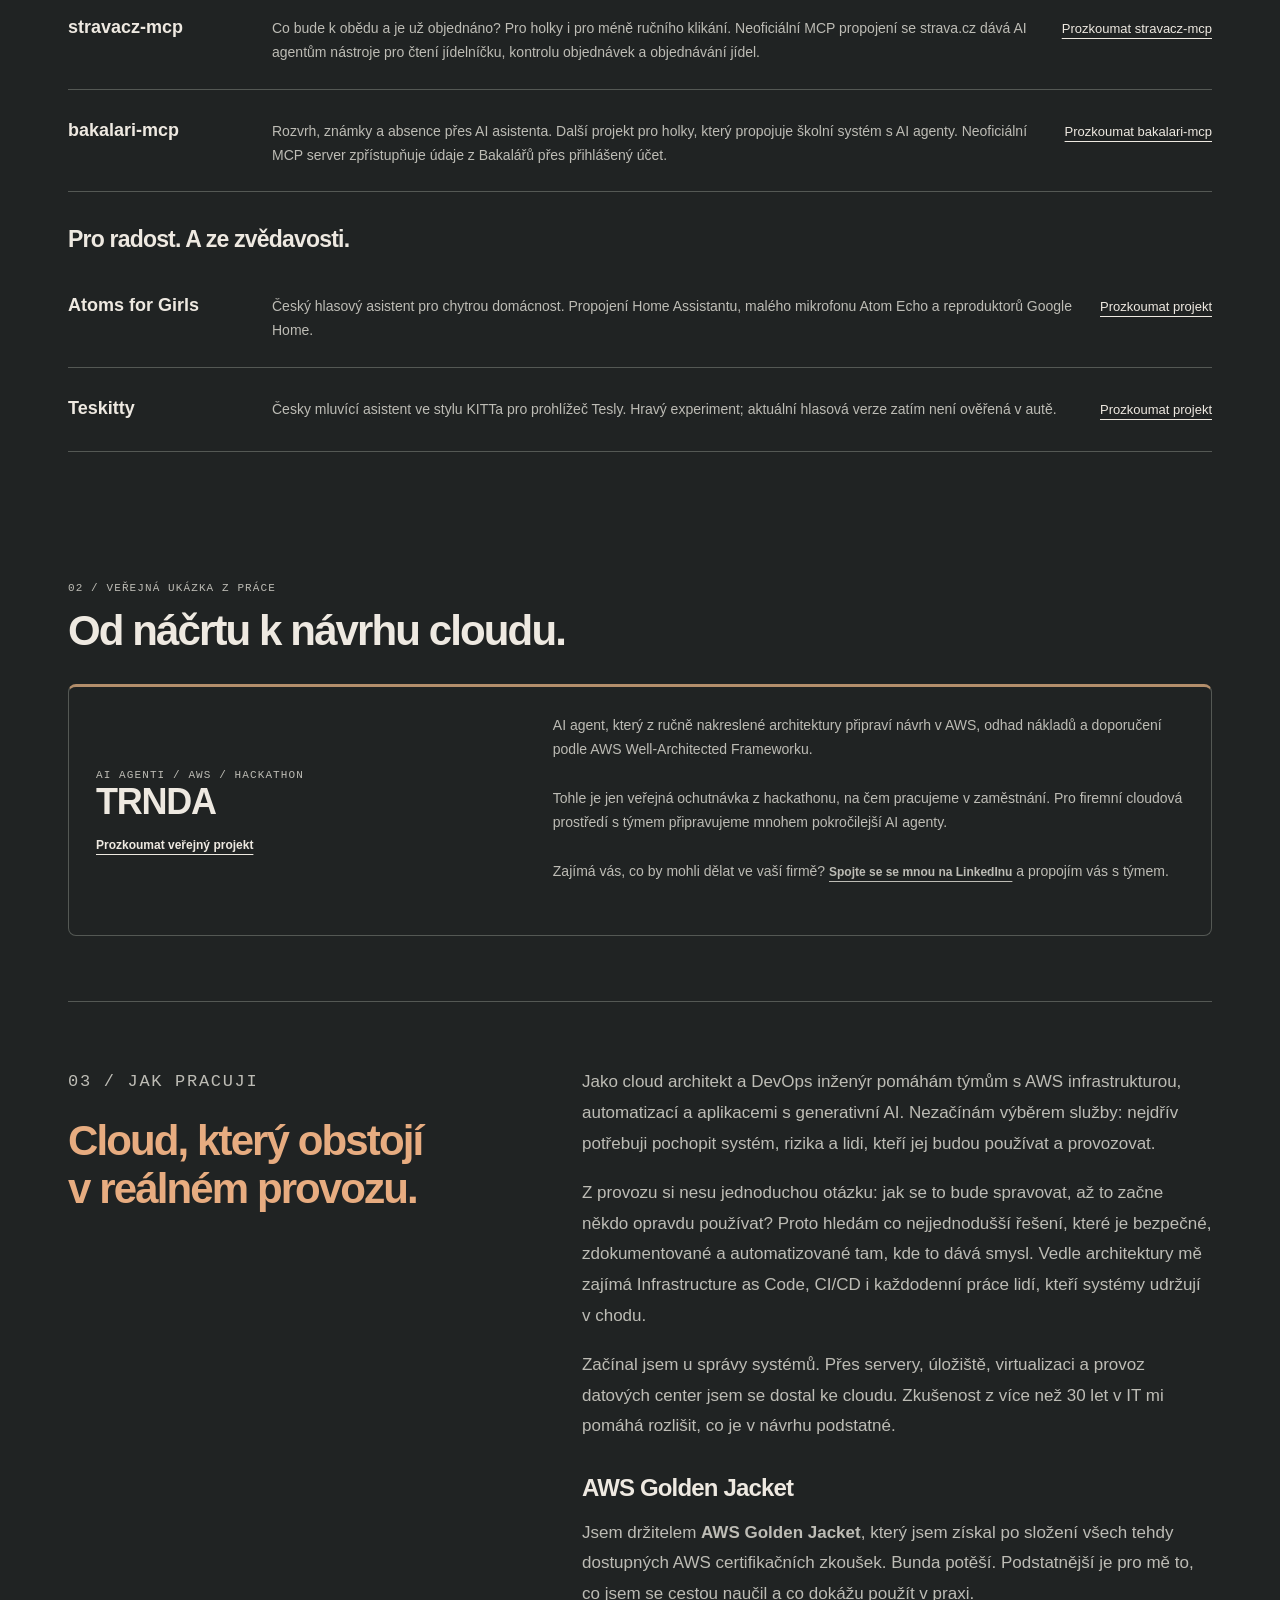
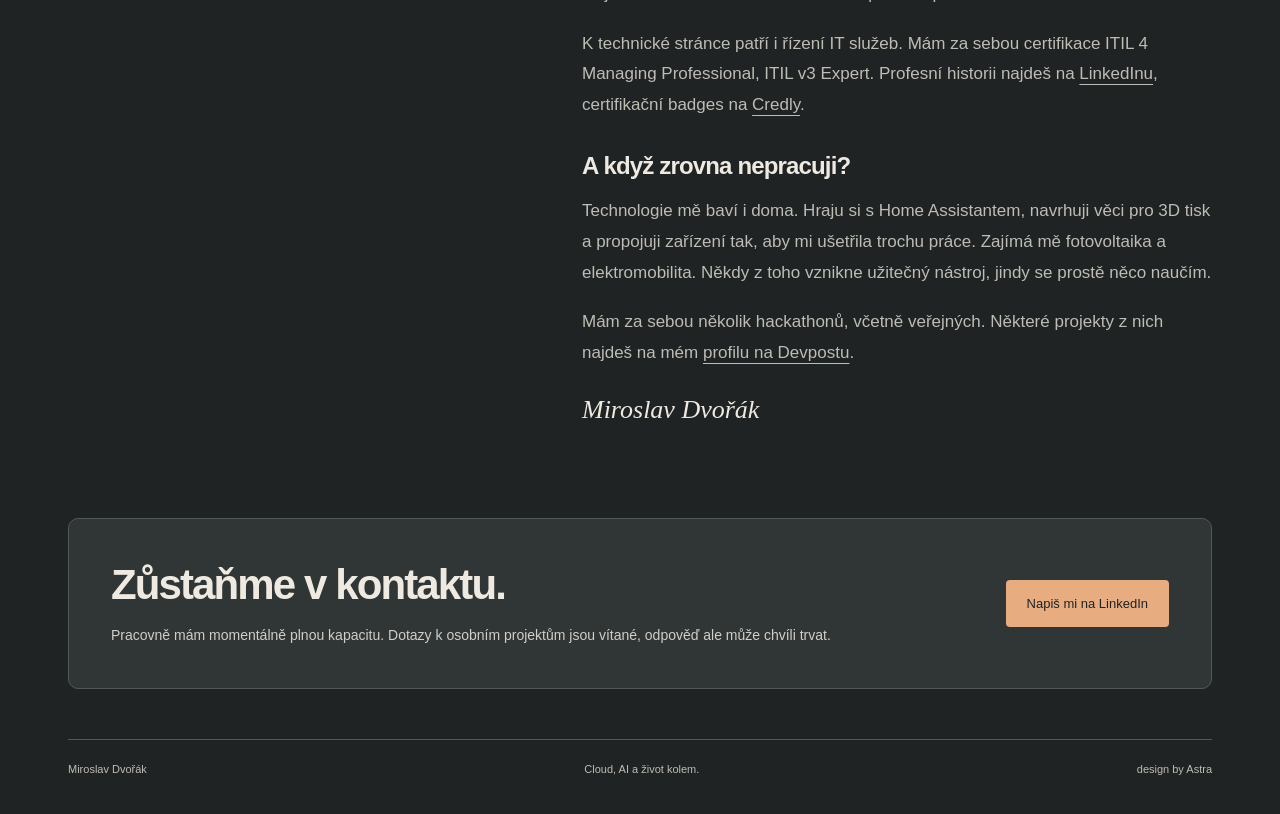
==== commit f3aaf750: "docs: refine about page copy" ====
--- a/site/index.html
+++ b/site/index.html
@@ -146,7 +146,7 @@
         <div class="hero-copy">
           <div class="eyebrow mono">Cloud architekt / DevOps / AI</div>
           <h1 id="hero-title">Technologie.<br>Práce i <em>radost.</em></h1>
-          <p class="intro">Jsem <strong>Miroslav Dvořák.</strong> V IT se pohybuji přes 30 let. Dnes se věnuji hlavně AWS, automatizaci a AI. A když zavřu pracovní notebook, často otevřu nějaký vlastní projekt.</p>
+          <p class="intro">Jsem <strong>Miroslav Dvořák.</strong> Pomáhám týmům navrhovat AWS infrastrukturu, která se dá bezpečně provozovat i rozvíjet. V IT jsem přes 30 let; dnes propojuji cloud, automatizaci a AI. A když zavřu pracovní notebook, často otevřu některý z vlastních projektů.</p>
           <p class="credential">AWS Golden Jacket <span>/</span> Od infrastruktury k AI agentům</p>
           <div class="actions">
             <a class="button" href="#projekty">Prohlédnout projekty</a>
@@ -242,10 +242,11 @@
         </article>
       </section>
       <section class="section about" id="o-mne" aria-labelledby="about-title">
-        <div><p class="section-label mono">03 / Něco o mně</p><h2 id="about-title">Od serveroven<br>k AI agentům.</h2></div>
+        <div><p class="section-label mono">03 / Jak pracuji</p><h2 id="about-title">Cloud, který obstojí<br>v reálném provozu.</h2></div>
         <div>
-          <p>Začínal jsem u správy systémů. Přes servery, úložiště, virtualizaci a provoz datových center jsem se dostal ke cloudu. Dnes pracuji jako cloud architekt a DevOps inženýr: navrhuji infrastrukturu v AWS, automatizuji její správu a vyvíjím aplikace s generativní AI.</p>
-          <p>Z provozu si nesu jednoduchou otázku: jak se to bude spravovat, až to začne někdo opravdu používat? Proto mě vedle architektury zajímá Infrastructure as Code, CI/CD i každodenní práce lidí, kteří systémy udržují v chodu.</p>
+          <p>Jako cloud architekt a DevOps inženýr pomáhám týmům s AWS infrastrukturou, automatizací a aplikacemi s generativní AI. Nezačínám výběrem služby: nejdřív potřebuji pochopit systém, rizika a lidi, kteří jej budou používat a provozovat.</p>
+          <p>Z provozu si nesu jednoduchou otázku: jak se to bude spravovat, až to začne někdo opravdu používat? Proto hledám co nejjednodušší řešení, které je bezpečné, zdokumentované a automatizované tam, kde to dává smysl. Vedle architektury mě zajímá Infrastructure as Code, CI/CD i každodenní práce lidí, kteří systémy udržují v chodu.</p>
+          <p>Začínal jsem u správy systémů. Přes servery, úložiště, virtualizaci a provoz datových center jsem se dostal ke cloudu. Zkušenost z více než 30 let v IT mi pomáhá rozlišit, co je v návrhu podstatné.</p>
           <h3>AWS Golden Jacket</h3>
           <p>Jsem držitelem <strong>AWS Golden Jacket</strong>, který jsem získal po složení všech tehdy dostupných AWS certifikačních zkoušek. Bunda potěší. Podstatnější je pro mě to, co jsem se cestou naučil a co dokážu použít v praxi.</p>
           <p>K technické stránce patří i řízení IT služeb. Mám za sebou certifikace ITIL 4 Managing Professional, ITIL v3 Expert. Profesní historii najdeš na <a href="https://www.linkedin.com/in/mirecekd/">LinkedInu</a>, certifikační badges na <a href="https://www.credly.com/users/mirecekd">Credly</a>.</p>
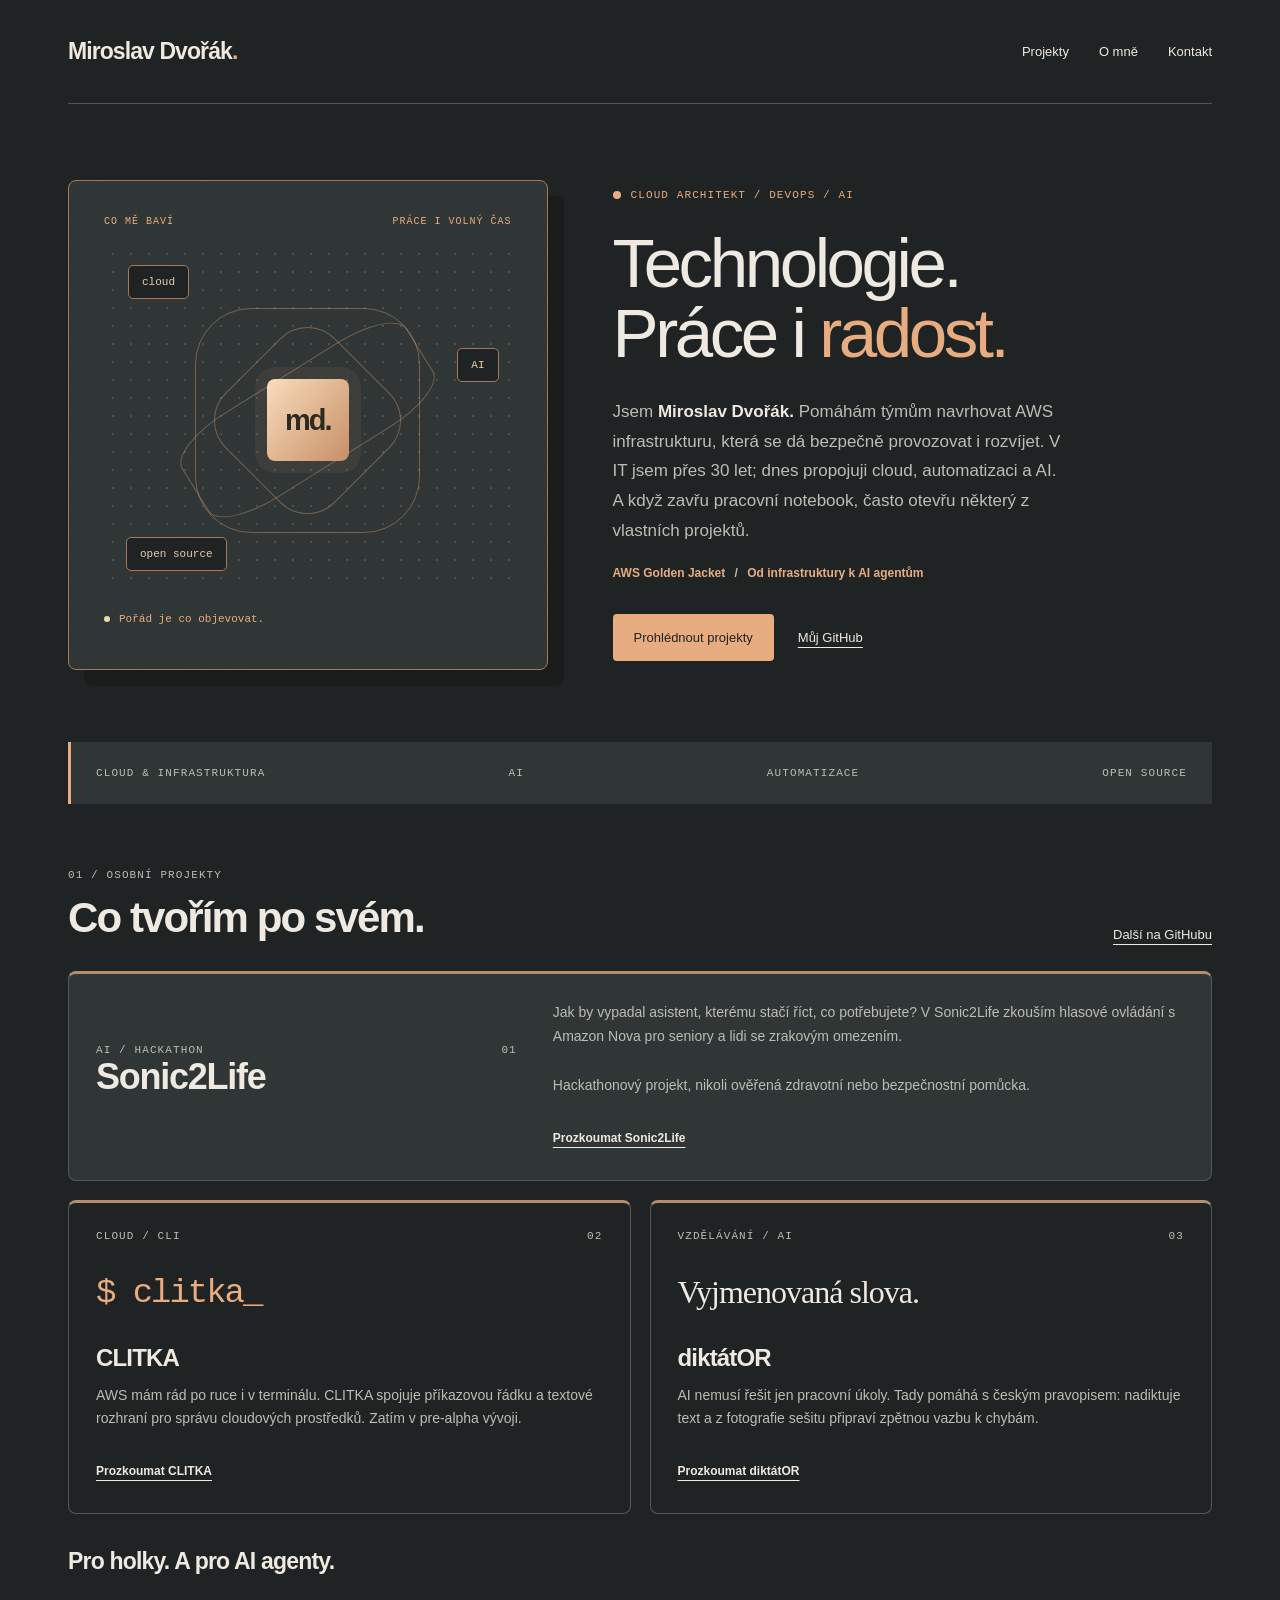
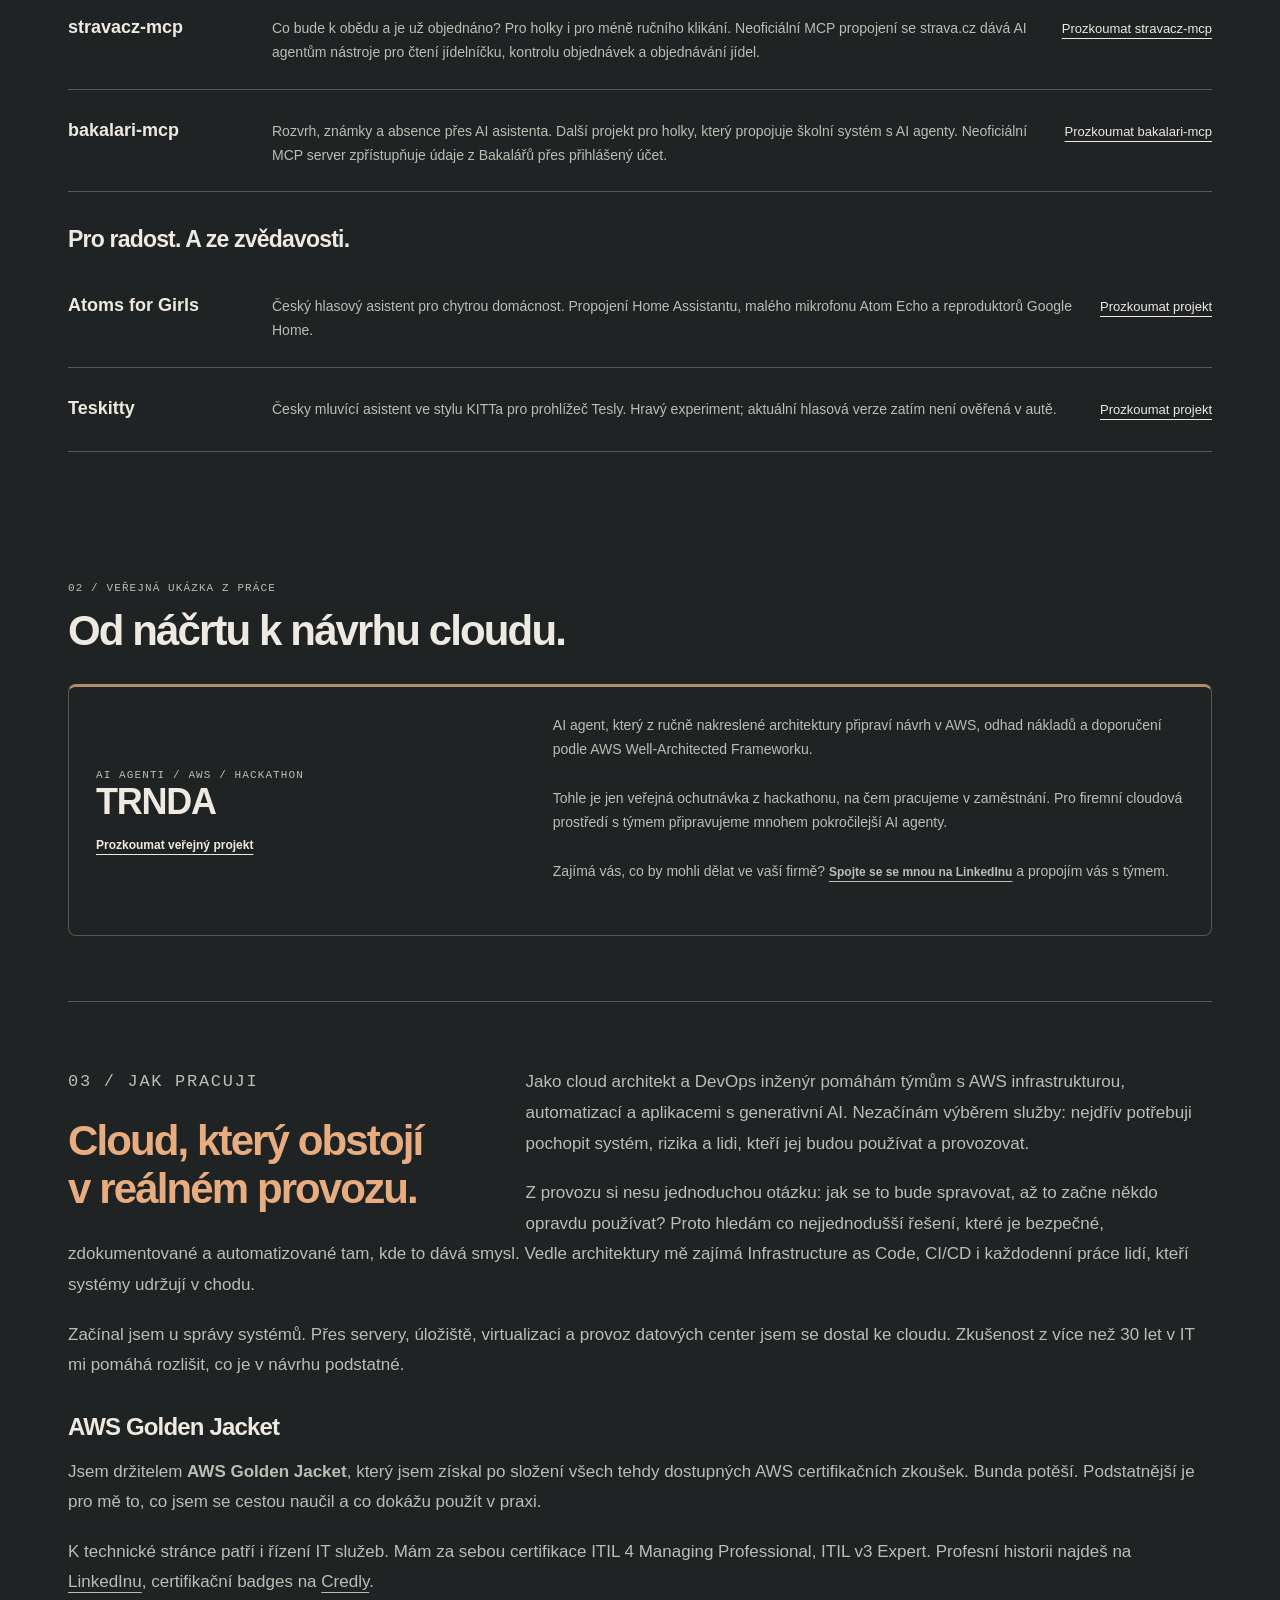
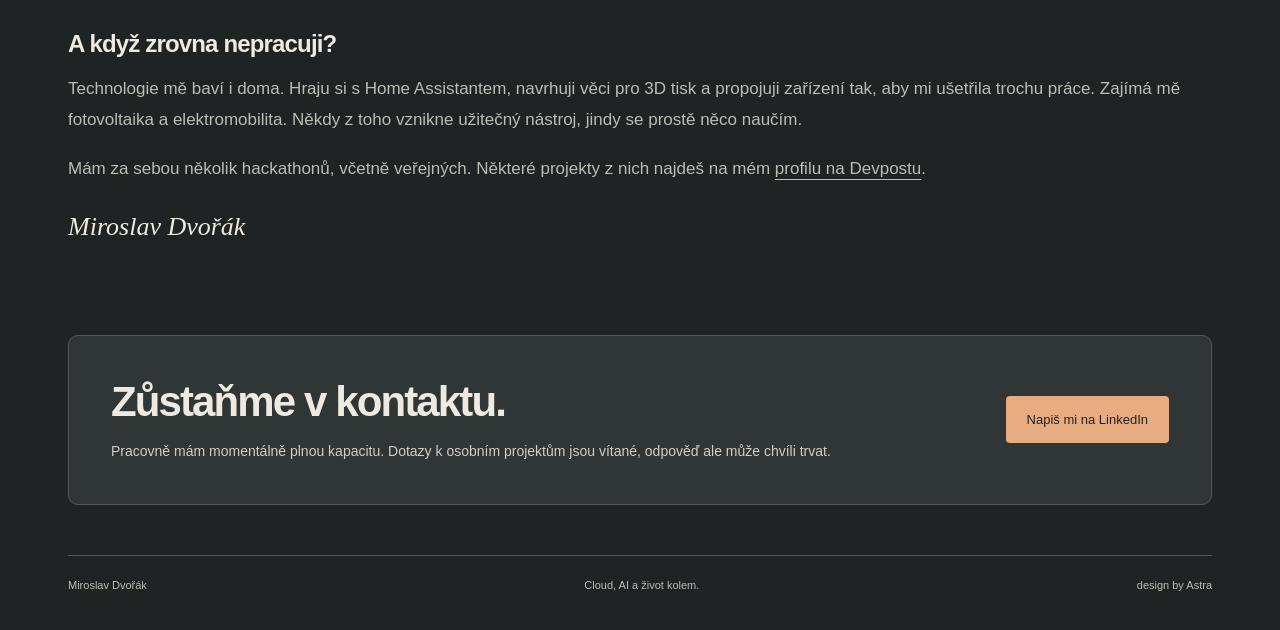
==== commit ef78c237: "fix: wrap about text around heading" ====
--- a/site/index.html
+++ b/site/index.html
@@ -88,7 +88,8 @@
     h3 { margin: 0 0 12px; font-size: 24px; letter-spacing: -.035em; }
     .card p { margin: 0 0 25px; font-size: 14px; line-height: 1.7; color: var(--muted); }
     .card a { align-self: start; margin-top: auto; font-size: 12px; font-weight: bold; padding: 8px 0; }
-    .about { display: grid; grid-template-columns: 1fr 1.4fr; gap: 64px; border-top: 1px solid var(--line); }
+    .about { display: flow-root; border-top: 1px solid var(--line); }
+    .about-title { float: left; width: 40%; padding-right: 64px; }
     .about p { margin: 0 0 19px; color: var(--muted); font-size: 17px; line-height: 1.8; }
     .about .signature { font-family: Georgia, serif; font-size: 26px; font-style: italic; color: var(--ink); }
     .contact { background: var(--ink); color: var(--paper); padding: 42px; border-radius: 10px; display: flex; justify-content: space-between; align-items: center; gap: 30px; margin: 0 0 50px; }
@@ -106,7 +107,7 @@
       .featured .card-art { height: 95px; }
       .experiment { grid-template-columns: 1fr; gap: 10px; }
       .card-art { height: 83px; }
-      .about { grid-template-columns: 1fr; gap: 25px; }
+      .about-title { float: none; width: auto; padding-right: 0; margin-bottom: 25px; }
       .section { padding: 44px 0; }
       .contact { padding: 30px; flex-direction: column; align-items: start; }
     }
@@ -242,19 +243,17 @@
         </article>
       </section>
       <section class="section about" id="o-mne" aria-labelledby="about-title">
-        <div><p class="section-label mono">03 / Jak pracuji</p><h2 id="about-title">Cloud, který obstojí<br>v reálném provozu.</h2></div>
-        <div>
-          <p>Jako cloud architekt a DevOps inženýr pomáhám týmům s AWS infrastrukturou, automatizací a aplikacemi s generativní AI. Nezačínám výběrem služby: nejdřív potřebuji pochopit systém, rizika a lidi, kteří jej budou používat a provozovat.</p>
-          <p>Z provozu si nesu jednoduchou otázku: jak se to bude spravovat, až to začne někdo opravdu používat? Proto hledám co nejjednodušší řešení, které je bezpečné, zdokumentované a automatizované tam, kde to dává smysl. Vedle architektury mě zajímá Infrastructure as Code, CI/CD i každodenní práce lidí, kteří systémy udržují v chodu.</p>
-          <p>Začínal jsem u správy systémů. Přes servery, úložiště, virtualizaci a provoz datových center jsem se dostal ke cloudu. Zkušenost z více než 30 let v IT mi pomáhá rozlišit, co je v návrhu podstatné.</p>
-          <h3>AWS Golden Jacket</h3>
-          <p>Jsem držitelem <strong>AWS Golden Jacket</strong>, který jsem získal po složení všech tehdy dostupných AWS certifikačních zkoušek. Bunda potěší. Podstatnější je pro mě to, co jsem se cestou naučil a co dokážu použít v praxi.</p>
-          <p>K technické stránce patří i řízení IT služeb. Mám za sebou certifikace ITIL 4 Managing Professional, ITIL v3 Expert. Profesní historii najdeš na <a href="https://www.linkedin.com/in/mirecekd/">LinkedInu</a>, certifikační badges na <a href="https://www.credly.com/users/mirecekd">Credly</a>.</p>
-          <h3>A když zrovna nepracuji?</h3>
-          <p>Technologie mě baví i doma. Hraju si s Home Assistantem, navrhuji věci pro 3D tisk a propojuji zařízení tak, aby mi ušetřila trochu práce. Zajímá mě fotovoltaika a elektromobilita. Někdy z toho vznikne užitečný nástroj, jindy se prostě něco naučím.</p>
-          <p>Mám za sebou několik hackathonů, včetně veřejných. Některé projekty z nich najdeš na mém <a href="https://devpost.com/mirecekd">profilu na Devpostu</a>.</p>
-          <p class="signature">Miroslav Dvořák</p>
-        </div>
+        <div class="about-title"><p class="section-label mono">03 / Jak pracuji</p><h2 id="about-title">Cloud, který obstojí<br>v reálném provozu.</h2></div>
+        <p>Jako cloud architekt a DevOps inženýr pomáhám týmům s AWS infrastrukturou, automatizací a aplikacemi s generativní AI. Nezačínám výběrem služby: nejdřív potřebuji pochopit systém, rizika a lidi, kteří jej budou používat a provozovat.</p>
+        <p>Z provozu si nesu jednoduchou otázku: jak se to bude spravovat, až to začne někdo opravdu používat? Proto hledám co nejjednodušší řešení, které je bezpečné, zdokumentované a automatizované tam, kde to dává smysl. Vedle architektury mě zajímá Infrastructure as Code, CI/CD i každodenní práce lidí, kteří systémy udržují v chodu.</p>
+        <p>Začínal jsem u správy systémů. Přes servery, úložiště, virtualizaci a provoz datových center jsem se dostal ke cloudu. Zkušenost z více než 30 let v IT mi pomáhá rozlišit, co je v návrhu podstatné.</p>
+        <h3>AWS Golden Jacket</h3>
+        <p>Jsem držitelem <strong>AWS Golden Jacket</strong>, který jsem získal po složení všech tehdy dostupných AWS certifikačních zkoušek. Bunda potěší. Podstatnější je pro mě to, co jsem se cestou naučil a co dokážu použít v praxi.</p>
+        <p>K technické stránce patří i řízení IT služeb. Mám za sebou certifikace ITIL 4 Managing Professional, ITIL v3 Expert. Profesní historii najdeš na <a href="https://www.linkedin.com/in/mirecekd/">LinkedInu</a>, certifikační badges na <a href="https://www.credly.com/users/mirecekd">Credly</a>.</p>
+        <h3>A když zrovna nepracuji?</h3>
+        <p>Technologie mě baví i doma. Hraju si s Home Assistantem, navrhuji věci pro 3D tisk a propojuji zařízení tak, aby mi ušetřila trochu práce. Zajímá mě fotovoltaika a elektromobilita. Někdy z toho vznikne užitečný nástroj, jindy se prostě něco naučím.</p>
+        <p>Mám za sebou několik hackathonů, včetně veřejných. Některé projekty z nich najdeš na mém <a href="https://devpost.com/mirecekd">profilu na Devpostu</a>.</p>
+        <p class="signature">Miroslav Dvořák</p>
       </section>
       <section class="contact" id="kontakt" aria-labelledby="contact-title">
         <div><h2 id="contact-title">Zůstaňme v kontaktu.</h2><p>Pracovně mám momentálně plnou kapacitu. Dotazy k osobním projektům jsou vítané, odpověď ale může chvíli trvat.</p></div>
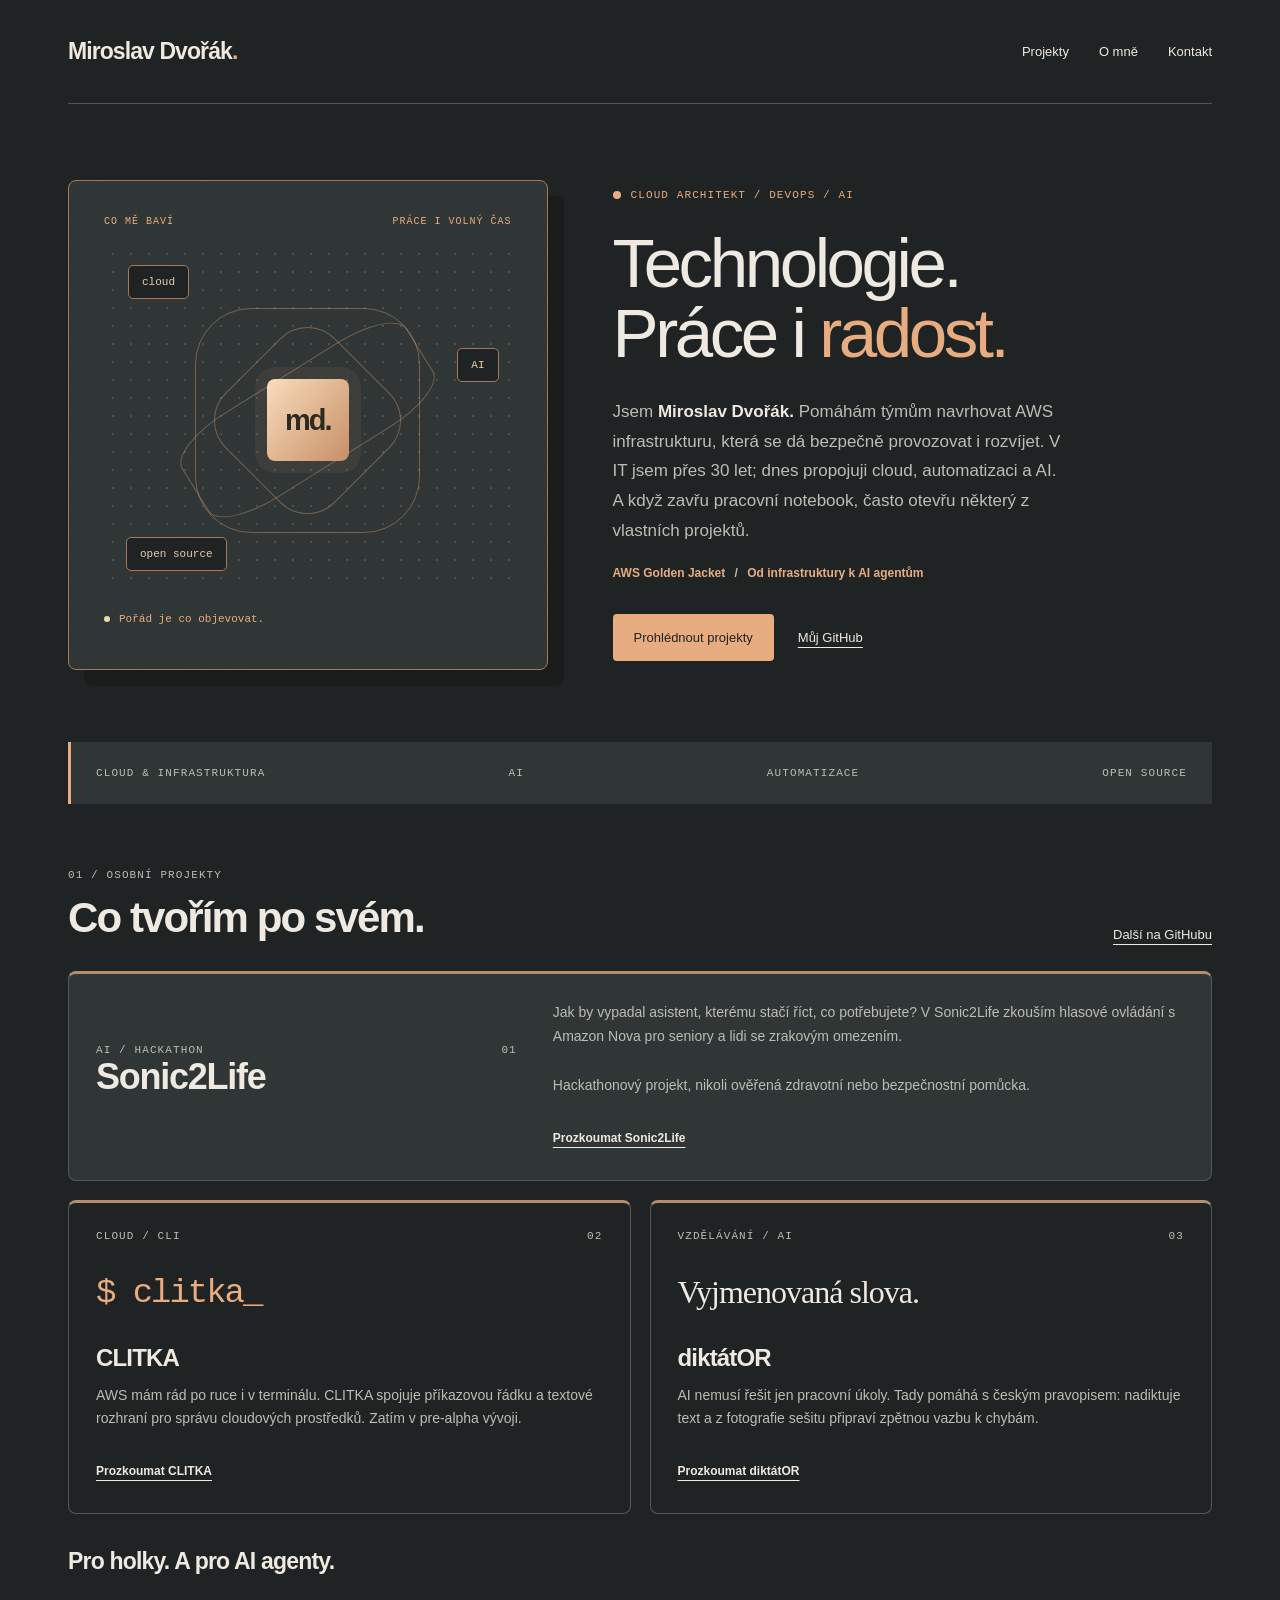
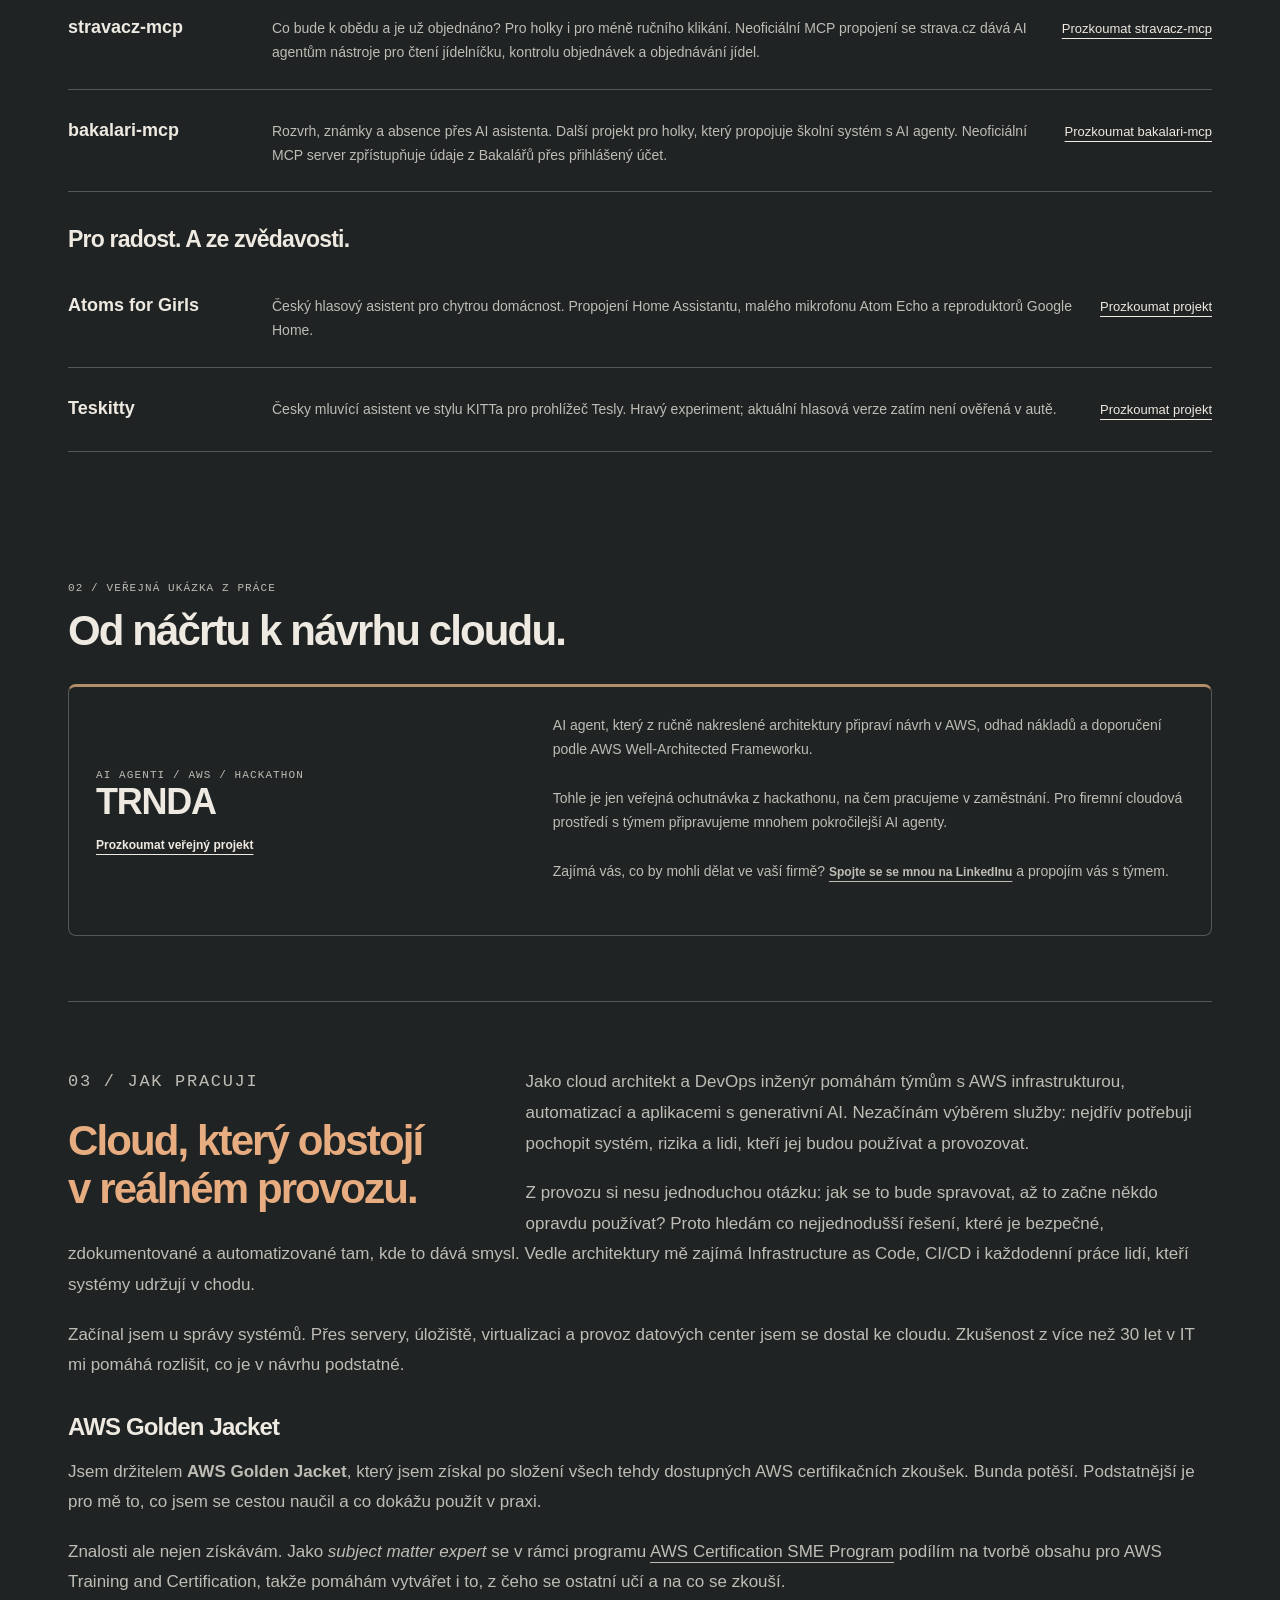
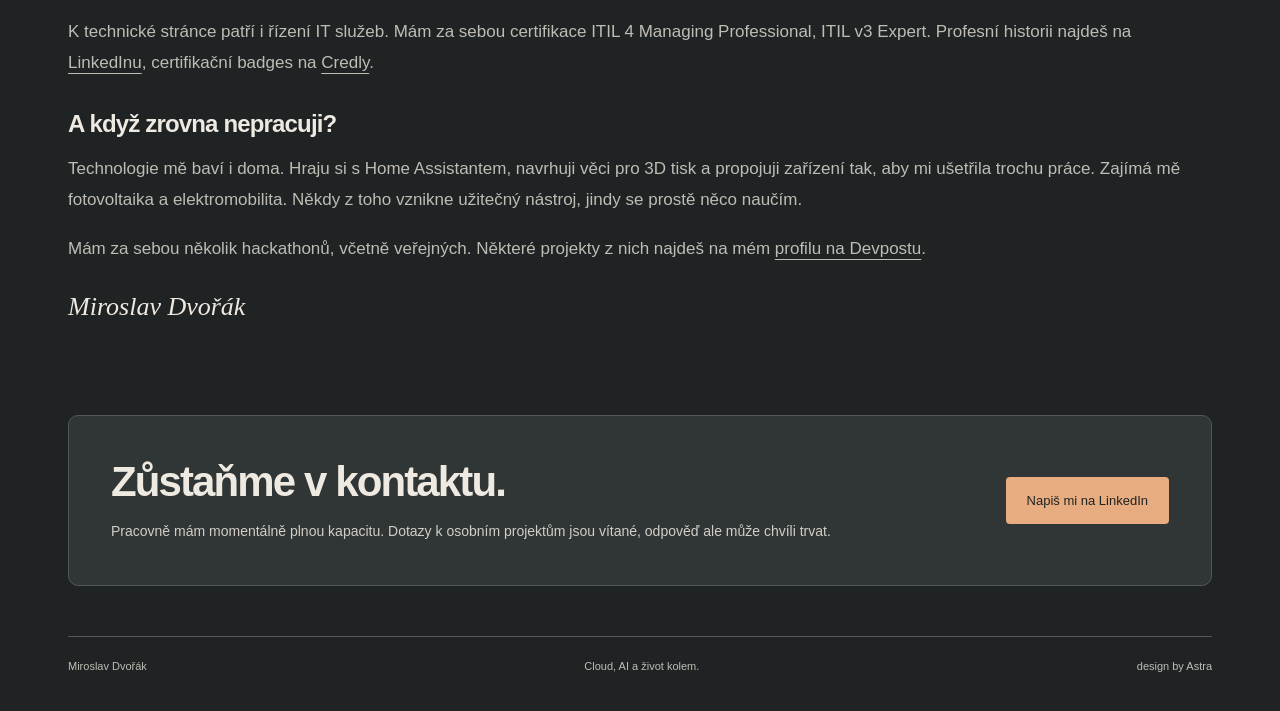
==== commit 04cc55ae: "feat: mention AWS Certification SME program in Golden Jacket section" ====
--- a/site/index.html
+++ b/site/index.html
@@ -249,6 +249,7 @@
         <p>Začínal jsem u správy systémů. Přes servery, úložiště, virtualizaci a provoz datových center jsem se dostal ke cloudu. Zkušenost z více než 30 let v IT mi pomáhá rozlišit, co je v návrhu podstatné.</p>
         <h3>AWS Golden Jacket</h3>
         <p>Jsem držitelem <strong>AWS Golden Jacket</strong>, který jsem získal po složení všech tehdy dostupných AWS certifikačních zkoušek. Bunda potěší. Podstatnější je pro mě to, co jsem se cestou naučil a co dokážu použít v praxi.</p>
+        <p>Znalosti ale nejen získávám. Jako <em>subject matter expert</em> se v rámci programu <a href="https://aws.amazon.com/certification/certification-sme-program/">AWS Certification SME Program</a> podílím na tvorbě obsahu pro AWS Training and Certification, takže pomáhám vytvářet i to, z čeho se ostatní učí a na co se zkouší.</p>
         <p>K technické stránce patří i řízení IT služeb. Mám za sebou certifikace ITIL 4 Managing Professional, ITIL v3 Expert. Profesní historii najdeš na <a href="https://www.linkedin.com/in/mirecekd/">LinkedInu</a>, certifikační badges na <a href="https://www.credly.com/users/mirecekd">Credly</a>.</p>
         <h3>A když zrovna nepracuji?</h3>
         <p>Technologie mě baví i doma. Hraju si s Home Assistantem, navrhuji věci pro 3D tisk a propojuji zařízení tak, aby mi ušetřila trochu práce. Zajímá mě fotovoltaika a elektromobilita. Někdy z toho vznikne užitečný nástroj, jindy se prostě něco naučím.</p>
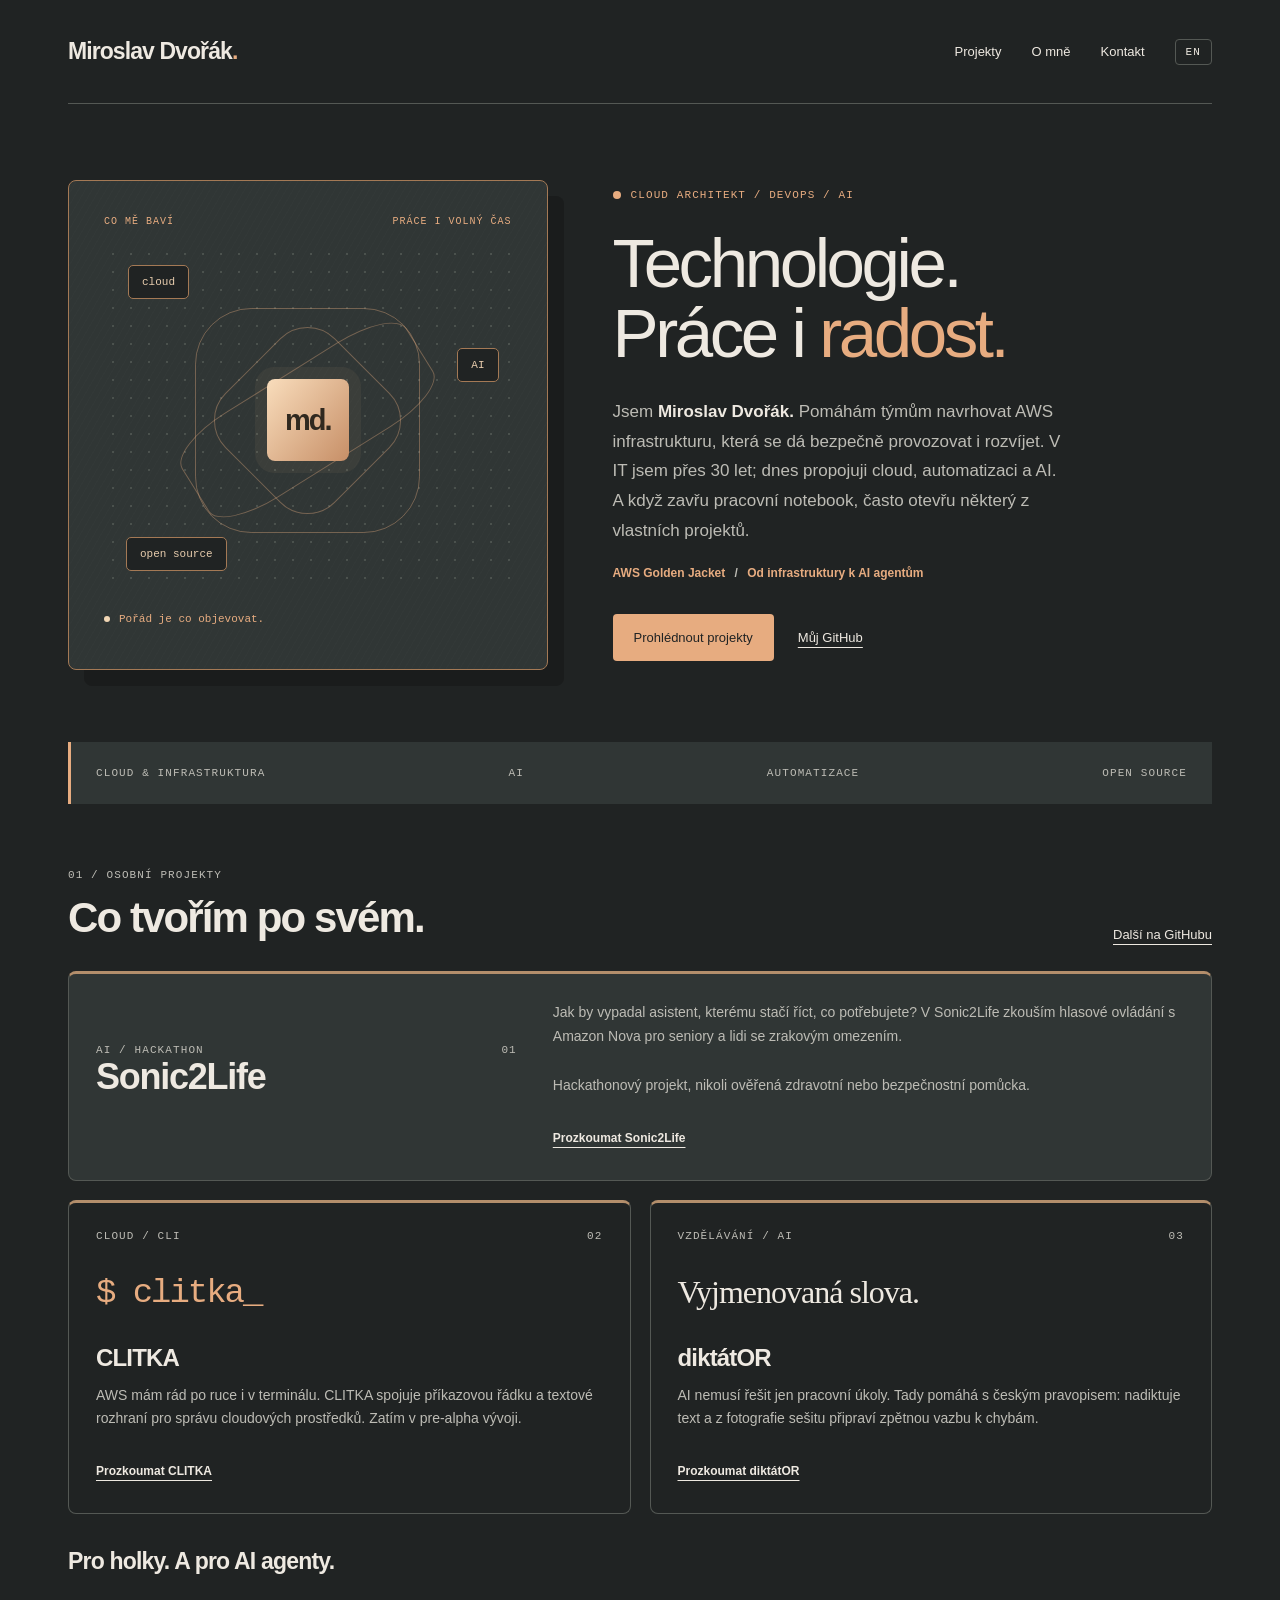
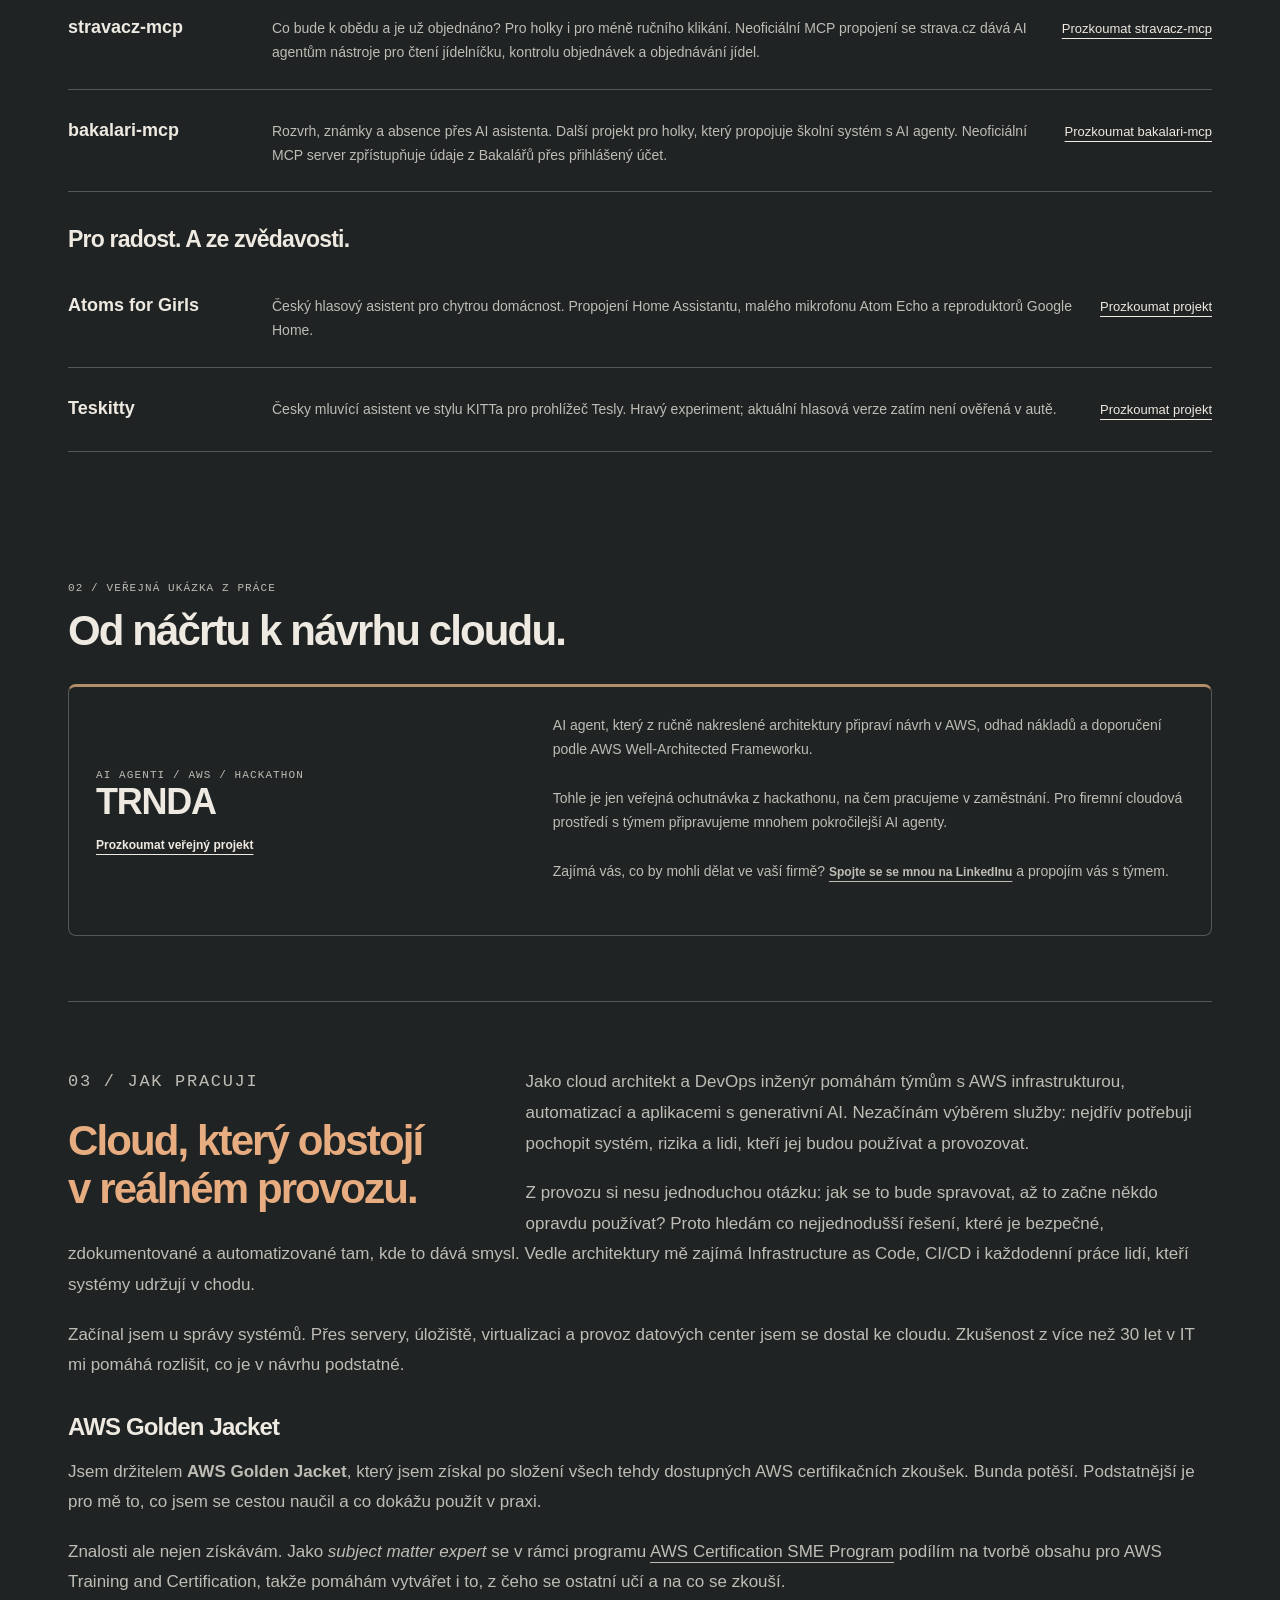
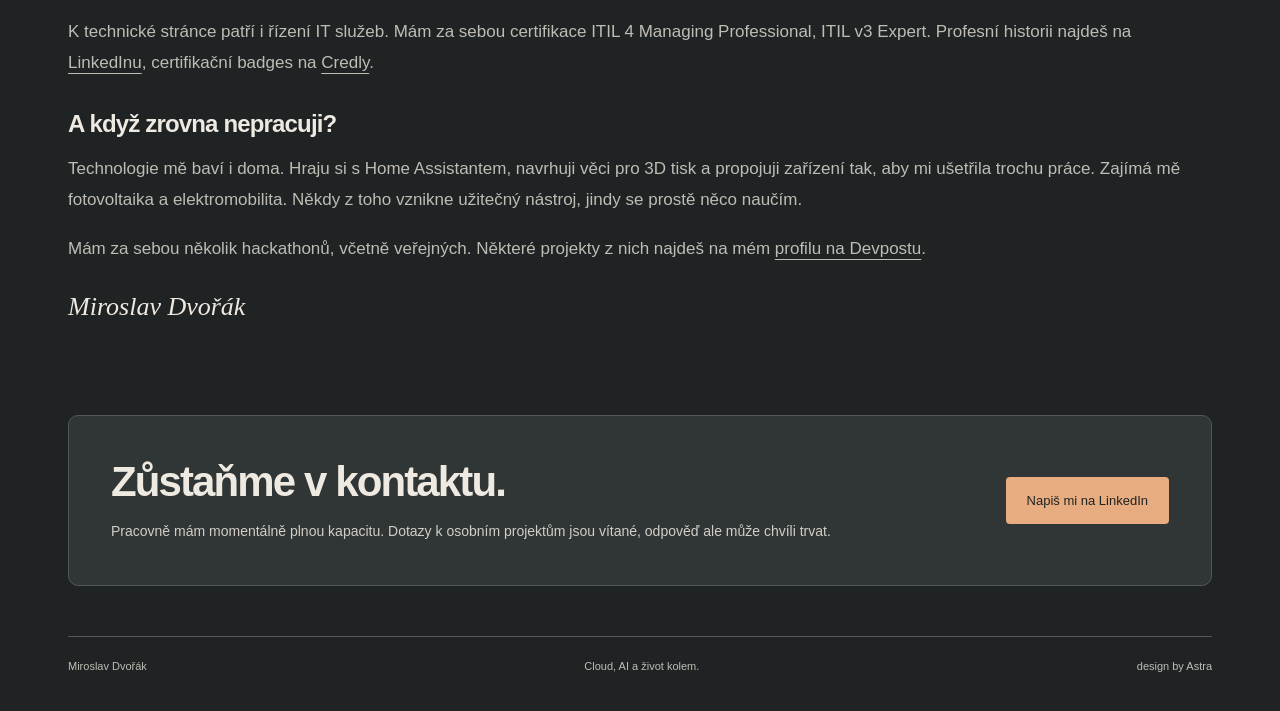
==== commit 88e1df85: "feat: add English version with CZ/EN language switch" ====
--- a/site/index.html
+++ b/site/index.html
@@ -7,6 +7,7 @@
   <!-- Keep the preview out of search results until the domain cutover. -->
   <meta name="robots" content="noindex, nofollow">
   <link rel="icon" href="./favicon.svg" type="image/svg+xml">
+  <link rel="alternate" hreflang="en" href="./en/">
   <meta property="og:type" content="website">
   <meta property="og:locale" content="cs_CZ">
   <meta property="og:title" content="Miroslav Dvořák | Cloud, AI a život kolem">
@@ -15,120 +16,7 @@
   <meta name="color-scheme" content="light">
   <title>Miroslav Dvořák | Cloud, AI a život kolem</title>
   <script src="./designs.js" defer></script>
-  <style>
-    :root { --paper: #f4f2ec; --ink: #222921; --muted: #596054; --line: #d5d6ca; --accent: #b53d20; --lime: #d3ef91; }
-    * { box-sizing: border-box; }
-    html { scroll-behavior: smooth; scroll-padding-top: 24px; }
-    body { margin: 0; background: var(--paper); color: var(--ink); font-family: Arial, Helvetica, sans-serif; -webkit-font-smoothing: antialiased; }
-    a { color: inherit; text-underline-offset: 5px; }
-    a:focus-visible { outline: 3px solid var(--accent); outline-offset: 6px; }
-    .shell { max-width: 1240px; margin: auto; padding: 0 48px; }
-    .skip { position: absolute; top: -100px; padding: 15px; background: white; z-index: 2; }
-    .skip:focus { top: 10px; }
-    .mono { font-family: ui-monospace, SFMono-Regular, Consolas, monospace; font-size: 11px; letter-spacing: .1em; text-transform: uppercase; }
-    .draft { padding: 10px 20px; background: var(--ink); color: var(--paper); text-align: center; font-size: 11px; letter-spacing: .05em; }
-    header { display: flex; align-items: center; justify-content: space-between; min-height: 104px; gap: 24px; border-bottom: 1px solid var(--line); }
-    .brand { font-size: 23px; font-weight: 800; letter-spacing: -1.2px; text-decoration: none; }
-    .brand span { color: var(--accent); }
-    nav { display: flex; gap: 30px; align-items: center; }
-    nav a { padding: 12px 0; font-size: 13px; text-decoration: none; }
-    nav a:hover { color: var(--accent); }
-    .hero { display: grid; grid-template-columns: 1.15fr 1fr; align-items: center; gap: 55px; padding: 76px 0 72px; }
-    .eyebrow { color: var(--accent); display: flex; align-items: center; gap: 10px; margin-bottom: 27px; }
-    .eyebrow::before { content: ''; width: 8px; height: 8px; background: var(--accent); border-radius: 50%; }
-    h1 { font-size: clamp(46px, 5.8vw, 76px); line-height: 1.02; letter-spacing: -.065em; margin: 0 0 28px; font-weight: 700; }
-    h1 em { color: var(--accent); font-style: normal; }
-    .intro { color: var(--muted); font-size: 17px; line-height: 1.75; max-width: 455px; }
-    .intro strong { color: var(--ink); font-weight: 600; }
-    .actions { display: flex; gap: 24px; align-items: center; flex-wrap: wrap; margin-top: 31px; }
-    .button { display: inline-flex; padding: 16px 21px; border-radius: 5px; background: var(--ink); color: white; text-decoration: none; font-size: 13px; }
-    .button:hover { background: var(--accent); }
-    .text-link { font-size: 13px; }
-    .lab { background: #202921; color: #eef1e7; border-radius: 12px; padding: 25px; min-height: 400px; position: relative; overflow: hidden; transform: rotate(2deg); box-shadow: 0 20px 45px #20292118; }
-    .lab-top { display: flex; justify-content: space-between; gap: 12px; color: #c1cabb; font-size: 10px; }
-    .lab-art { height: 272px; position: relative; display: grid; place-items: center; background-image: radial-gradient(#bdc7b530 .8px, transparent .8px); background-size: 18px 18px; margin: 18px 0; }
-    .orbit { position: absolute; width: 225px; height: 225px; border: 1px solid #94aa8055; border-radius: 50%; }
-    .orbit.two { width: 155px; height: 155px; }
-    .orbit.three { width: 265px; height: 100px; transform: rotate(-32deg); }
-    .core { z-index: 1; display: grid; place-items: center; width: 82px; height: 82px; background: var(--lime); color: var(--ink); border-radius: 19px; font-size: 29px; font-weight: 700; letter-spacing: -2px; box-shadow: 0 0 50px #d3ef9120; }
-    .node { position: absolute; z-index: 1; padding: 10px 13px; border: 1px solid #76856c; background: #283428; border-radius: 5px; font: 11px ui-monospace, monospace; }
-    .node.cloud { top: 20px; left: 24px; }
-    .node.ai { right: 13px; top: 103px; }
-    .node.build { left: 22px; bottom: 24px; }
-    .lab-bottom { display: flex; gap: 9px; align-items: center; color: var(--lime); font: 11px ui-monospace, monospace; }
-    .lab-bottom::before { content: ''; width: 6px; height: 6px; background: var(--lime); border-radius: 50%; }
-    .topics { display: flex; gap: 20px; justify-content: space-between; flex-wrap: wrap; padding: 22px 0; border-top: 1px solid var(--line); border-bottom: 1px solid var(--line); color: var(--muted); }
-    .section { padding: 65px 0; }
-    .section-head { display: flex; justify-content: space-between; align-items: end; gap: 24px; margin-bottom: 29px; }
-    .section-label { color: var(--muted); margin: 0 0 13px; }
-    h2 { font-size: clamp(30px, 3.5vw, 42px); letter-spacing: -.045em; line-height: 1.15; margin: 0; }
-    .cards { display: grid; grid-template-columns: repeat(2, minmax(0, 1fr)); gap: 19px; }
-    .featured { grid-column: 1 / -1; display: grid; grid-template-columns: 1fr 1fr; gap: 36px; align-items: center; }
-    .featured h3 { font-size: 36px; }
-    .featured .card-art { height: 155px; }
-    .featured .wave { transform: scale(1.5); transform-origin: left; }
-    .project-links { display: flex; flex-wrap: wrap; gap: 12px 24px; }
-    .experiments { margin-top: 34px; }
-    .experiments h3 { font-size: 23px; }
-    .experiment { display: grid; grid-template-columns: 180px 1fr auto; align-items: baseline; gap: 24px; padding: 24px 0; border-bottom: 1px solid var(--line); }
-    .experiment h4 { font-size: 18px; margin: 0; }
-    .experiment p { margin: 0; font-size: 14px; line-height: 1.7; color: var(--muted); }
-    .experiment a { font-size: 13px; padding: 10px 0; }
-    .card { display: flex; flex-direction: column; padding: 27px; border: 1px solid var(--line); border-radius: 9px; transition: border-color .2s, transform .2s; }
-    .card:hover { border-color: #6c775f; transform: translateY(-4px); }
-    .card:first-child { background: #e7ebde; }
-    .card-top { display: flex; justify-content: space-between; gap: 10px; color: var(--muted); }
-    .card-art { height: 102px; display: flex; align-items: center; font-family: ui-monospace, monospace; }
-    .terminal { background: var(--ink); color: var(--lime); padding: 12px 15px; border-radius: 5px; font-size: 17px; letter-spacing: -.06em; }
-    .wave { display: flex; align-items: center; gap: 5px; height: 52px; }
-    .wave i { display: block; width: 5px; height: 18px; border-radius: 4px; background: var(--accent); }
-    .wave i:nth-child(3n) { height: 48px; }
-    .wave i:nth-child(3n + 1) { height: 30px; }
-    .language { font-family: Georgia, serif; font-size: clamp(23px, 3vw, 36px); letter-spacing: -1px; }
-    h3 { margin: 0 0 12px; font-size: 24px; letter-spacing: -.035em; }
-    .card p { margin: 0 0 25px; font-size: 14px; line-height: 1.7; color: var(--muted); }
-    .card a { align-self: start; margin-top: auto; font-size: 12px; font-weight: bold; padding: 8px 0; }
-    .about { display: flow-root; border-top: 1px solid var(--line); }
-    .about-title { float: left; width: 40%; padding-right: 64px; }
-    .about p { margin: 0 0 19px; color: var(--muted); font-size: 17px; line-height: 1.8; }
-    .about .signature { font-family: Georgia, serif; font-size: 26px; font-style: italic; color: var(--ink); }
-    .contact { background: var(--ink); color: var(--paper); padding: 42px; border-radius: 10px; display: flex; justify-content: space-between; align-items: center; gap: 30px; margin: 0 0 50px; }
-    .contact p { color: #c1cabb; font-size: 14px; line-height: 1.6; margin-bottom: 0; }
-    .contact .button { background: var(--lime); color: var(--ink); white-space: nowrap; }
-    .contact a:focus-visible { outline-color: var(--lime); }
-    footer { border-top: 1px solid var(--line); padding: 23px 0 35px; display: flex; gap: 24px; justify-content: space-between; color: var(--muted); font-size: 11px; }
-    @media (max-width: 800px) {
-      .shell { padding: 0 24px; }
-      .hero { gap: 32px; grid-template-columns: 1fr; padding: 45px 0; }
-      .hero-copy { max-width: 560px; }
-      .lab { transform: none; min-height: auto; }
-      .cards { grid-template-columns: 1fr; }
-      .featured { grid-template-columns: 1fr; gap: 12px; }
-      .featured .card-art { height: 95px; }
-      .experiment { grid-template-columns: 1fr; gap: 10px; }
-      .card-art { height: 83px; }
-      .about-title { float: none; width: auto; padding-right: 0; margin-bottom: 25px; }
-      .section { padding: 44px 0; }
-      .contact { padding: 30px; flex-direction: column; align-items: start; }
-    }
-    @media (max-width: 440px) {
-      .shell { padding: 0 20px; }
-      header { min-height: 88px; gap: 14px; }
-      .brand { font-size: 20px; }
-      nav { gap: 14px; }
-      nav a { font-size: 12px; }
-      nav .nav-about { display: none; }
-      .section-head { align-items: start; flex-direction: column; gap: 14px; }
-      .topics { gap: 14px 20px; font-size: 10px; }
-      .lab { padding: 20px; }
-      footer { flex-direction: column; gap: 10px; }
-    }
-    @media (prefers-reduced-motion: reduce) {
-      html { scroll-behavior: auto; }
-      .card { transition: none; }
-      .card:hover { transform: none; }
-    }
-  </style>
+  <link rel="stylesheet" href="./site.css">
   <link rel="stylesheet" href="./designs.css">
 </head>
 <body>
@@ -140,6 +28,7 @@
         <a href="#projekty">Projekty</a>
         <a class="nav-about" href="#o-mne">O mně</a>
         <a href="#kontakt">Kontakt</a>
+        <a class="lang mono" href="./en/" hreflang="en" lang="en" title="English version">EN</a>
       </nav>
     </header>
     <main id="main">
--- a/site/site.css
+++ b/site/site.css
@@ -0,0 +1,115 @@
+/* site/site.css */
+:root { --paper: #f4f2ec; --ink: #222921; --muted: #596054; --line: #d5d6ca; --accent: #b53d20; --lime: #d3ef91; }
+* { box-sizing: border-box; }
+html { scroll-behavior: smooth; scroll-padding-top: 24px; }
+body { margin: 0; background: var(--paper); color: var(--ink); font-family: Arial, Helvetica, sans-serif; -webkit-font-smoothing: antialiased; }
+a { color: inherit; text-underline-offset: 5px; }
+a:focus-visible { outline: 3px solid var(--accent); outline-offset: 6px; }
+.shell { max-width: 1240px; margin: auto; padding: 0 48px; }
+.skip { position: absolute; top: -100px; padding: 15px; background: white; z-index: 2; }
+.skip:focus { top: 10px; }
+.mono { font-family: ui-monospace, SFMono-Regular, Consolas, monospace; font-size: 11px; letter-spacing: .1em; text-transform: uppercase; }
+.draft { padding: 10px 20px; background: var(--ink); color: var(--paper); text-align: center; font-size: 11px; letter-spacing: .05em; }
+header { display: flex; align-items: center; justify-content: space-between; min-height: 104px; gap: 24px; border-bottom: 1px solid var(--line); }
+.brand { font-size: 23px; font-weight: 800; letter-spacing: -1.2px; text-decoration: none; }
+.brand span { color: var(--accent); }
+nav { display: flex; gap: 30px; align-items: center; }
+nav a { padding: 12px 0; font-size: 13px; text-decoration: none; }
+nav a:hover { color: var(--accent); }
+nav a.lang { padding: 6px 10px; border: 1px solid var(--line); border-radius: 4px; font-size: 11px; }
+nav a.lang:hover { border-color: var(--accent); }
+.hero { display: grid; grid-template-columns: 1.15fr 1fr; align-items: center; gap: 55px; padding: 76px 0 72px; }
+.eyebrow { color: var(--accent); display: flex; align-items: center; gap: 10px; margin-bottom: 27px; }
+.eyebrow::before { content: ''; width: 8px; height: 8px; background: var(--accent); border-radius: 50%; }
+h1 { font-size: clamp(46px, 5.8vw, 76px); line-height: 1.02; letter-spacing: -.065em; margin: 0 0 28px; font-weight: 700; }
+h1 em { color: var(--accent); font-style: normal; }
+.intro { color: var(--muted); font-size: 17px; line-height: 1.75; max-width: 455px; }
+.intro strong { color: var(--ink); font-weight: 600; }
+.actions { display: flex; gap: 24px; align-items: center; flex-wrap: wrap; margin-top: 31px; }
+.button { display: inline-flex; padding: 16px 21px; border-radius: 5px; background: var(--ink); color: white; text-decoration: none; font-size: 13px; }
+.button:hover { background: var(--accent); }
+.text-link { font-size: 13px; }
+.lab { background: #202921; color: #eef1e7; border-radius: 12px; padding: 25px; min-height: 400px; position: relative; overflow: hidden; transform: rotate(2deg); box-shadow: 0 20px 45px #20292118; }
+.lab-top { display: flex; justify-content: space-between; gap: 12px; color: #c1cabb; font-size: 10px; }
+.lab-art { height: 272px; position: relative; display: grid; place-items: center; background-image: radial-gradient(#bdc7b530 .8px, transparent .8px); background-size: 18px 18px; margin: 18px 0; }
+.orbit { position: absolute; width: 225px; height: 225px; border: 1px solid #94aa8055; border-radius: 50%; }
+.orbit.two { width: 155px; height: 155px; }
+.orbit.three { width: 265px; height: 100px; transform: rotate(-32deg); }
+.core { z-index: 1; display: grid; place-items: center; width: 82px; height: 82px; background: var(--lime); color: var(--ink); border-radius: 19px; font-size: 29px; font-weight: 700; letter-spacing: -2px; box-shadow: 0 0 50px #d3ef9120; }
+.node { position: absolute; z-index: 1; padding: 10px 13px; border: 1px solid #76856c; background: #283428; border-radius: 5px; font: 11px ui-monospace, monospace; }
+.node.cloud { top: 20px; left: 24px; }
+.node.ai { right: 13px; top: 103px; }
+.node.build { left: 22px; bottom: 24px; }
+.lab-bottom { display: flex; gap: 9px; align-items: center; color: var(--lime); font: 11px ui-monospace, monospace; }
+.lab-bottom::before { content: ''; width: 6px; height: 6px; background: var(--lime); border-radius: 50%; }
+.topics { display: flex; gap: 20px; justify-content: space-between; flex-wrap: wrap; padding: 22px 0; border-top: 1px solid var(--line); border-bottom: 1px solid var(--line); color: var(--muted); }
+.section { padding: 65px 0; }
+.section-head { display: flex; justify-content: space-between; align-items: end; gap: 24px; margin-bottom: 29px; }
+.section-label { color: var(--muted); margin: 0 0 13px; }
+h2 { font-size: clamp(30px, 3.5vw, 42px); letter-spacing: -.045em; line-height: 1.15; margin: 0; }
+.cards { display: grid; grid-template-columns: repeat(2, minmax(0, 1fr)); gap: 19px; }
+.featured { grid-column: 1 / -1; display: grid; grid-template-columns: 1fr 1fr; gap: 36px; align-items: center; }
+.featured h3 { font-size: 36px; }
+.featured .card-art { height: 155px; }
+.featured .wave { transform: scale(1.5); transform-origin: left; }
+.project-links { display: flex; flex-wrap: wrap; gap: 12px 24px; }
+.experiments { margin-top: 34px; }
+.experiments h3 { font-size: 23px; }
+.experiment { display: grid; grid-template-columns: 180px 1fr auto; align-items: baseline; gap: 24px; padding: 24px 0; border-bottom: 1px solid var(--line); }
+.experiment h4 { font-size: 18px; margin: 0; }
+.experiment p { margin: 0; font-size: 14px; line-height: 1.7; color: var(--muted); }
+.experiment a { font-size: 13px; padding: 10px 0; }
+.card { display: flex; flex-direction: column; padding: 27px; border: 1px solid var(--line); border-radius: 9px; transition: border-color .2s, transform .2s; }
+.card:hover { border-color: #6c775f; transform: translateY(-4px); }
+.card:first-child { background: #e7ebde; }
+.card-top { display: flex; justify-content: space-between; gap: 10px; color: var(--muted); }
+.card-art { height: 102px; display: flex; align-items: center; font-family: ui-monospace, monospace; }
+.terminal { background: var(--ink); color: var(--lime); padding: 12px 15px; border-radius: 5px; font-size: 17px; letter-spacing: -.06em; }
+.wave { display: flex; align-items: center; gap: 5px; height: 52px; }
+.wave i { display: block; width: 5px; height: 18px; border-radius: 4px; background: var(--accent); }
+.wave i:nth-child(3n) { height: 48px; }
+.wave i:nth-child(3n + 1) { height: 30px; }
+.language { font-family: Georgia, serif; font-size: clamp(23px, 3vw, 36px); letter-spacing: -1px; }
+h3 { margin: 0 0 12px; font-size: 24px; letter-spacing: -.035em; }
+.card p { margin: 0 0 25px; font-size: 14px; line-height: 1.7; color: var(--muted); }
+.card a { align-self: start; margin-top: auto; font-size: 12px; font-weight: bold; padding: 8px 0; }
+.about { display: flow-root; border-top: 1px solid var(--line); }
+.about-title { float: left; width: 40%; padding-right: 64px; }
+.about p { margin: 0 0 19px; color: var(--muted); font-size: 17px; line-height: 1.8; }
+.about .signature { font-family: Georgia, serif; font-size: 26px; font-style: italic; color: var(--ink); }
+.contact { background: var(--ink); color: var(--paper); padding: 42px; border-radius: 10px; display: flex; justify-content: space-between; align-items: center; gap: 30px; margin: 0 0 50px; }
+.contact p { color: #c1cabb; font-size: 14px; line-height: 1.6; margin-bottom: 0; }
+.contact .button { background: var(--lime); color: var(--ink); white-space: nowrap; }
+.contact a:focus-visible { outline-color: var(--lime); }
+footer { border-top: 1px solid var(--line); padding: 23px 0 35px; display: flex; gap: 24px; justify-content: space-between; color: var(--muted); font-size: 11px; }
+@media (max-width: 800px) {
+  .shell { padding: 0 24px; }
+  .hero { gap: 32px; grid-template-columns: 1fr; padding: 45px 0; }
+  .hero-copy { max-width: 560px; }
+  .lab { transform: none; min-height: auto; }
+  .cards { grid-template-columns: 1fr; }
+  .featured { grid-template-columns: 1fr; gap: 12px; }
+  .featured .card-art { height: 95px; }
+  .experiment { grid-template-columns: 1fr; gap: 10px; }
+  .card-art { height: 83px; }
+  .about-title { float: none; width: auto; padding-right: 0; margin-bottom: 25px; }
+  .section { padding: 44px 0; }
+  .contact { padding: 30px; flex-direction: column; align-items: start; }
+}
+@media (max-width: 440px) {
+  .shell { padding: 0 20px; }
+  header { min-height: 88px; gap: 14px; }
+  .brand { font-size: 20px; }
+  nav { gap: 14px; }
+  nav a { font-size: 12px; }
+  nav .nav-about { display: none; }
+  .section-head { align-items: start; flex-direction: column; gap: 14px; }
+  .topics { gap: 14px 20px; font-size: 10px; }
+  .lab { padding: 20px; }
+  footer { flex-direction: column; gap: 10px; }
+}
+@media (prefers-reduced-motion: reduce) {
+  html { scroll-behavior: auto; }
+  .card { transition: none; }
+  .card:hover { transform: none; }
+}
